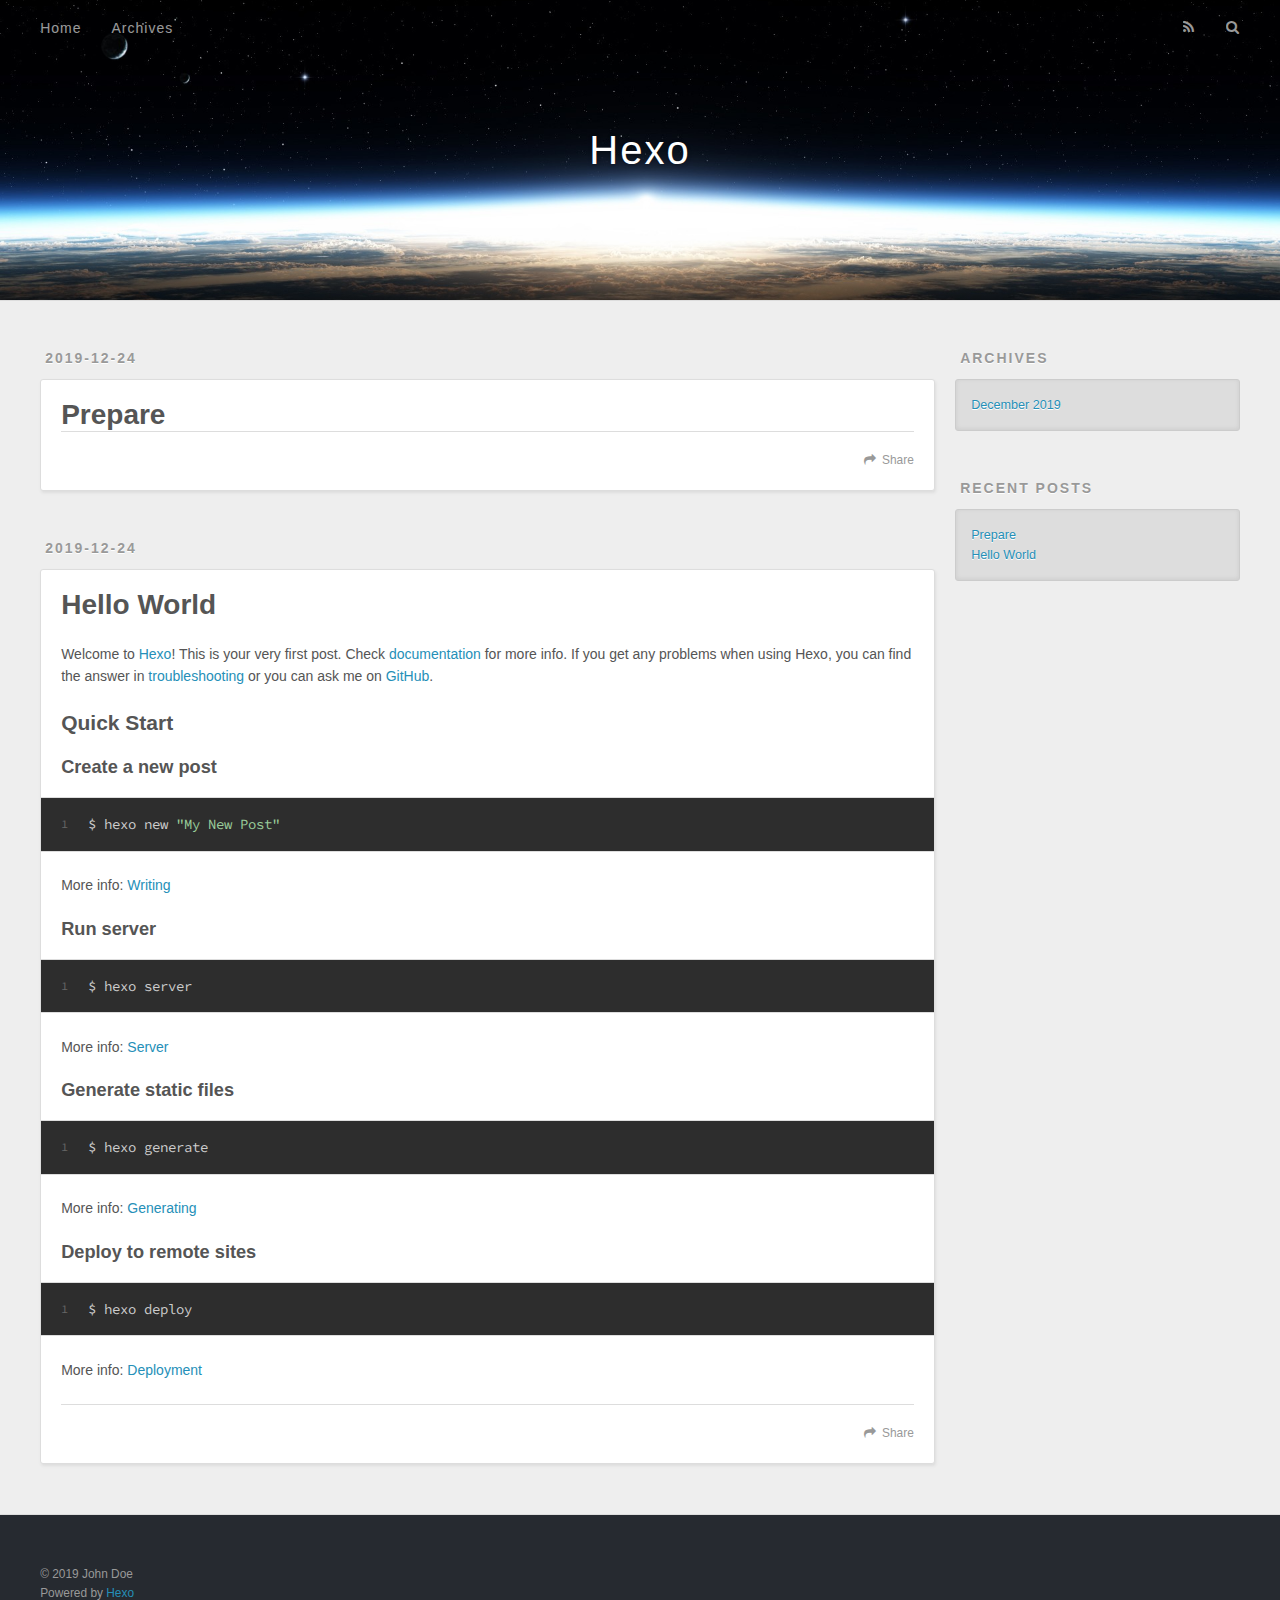
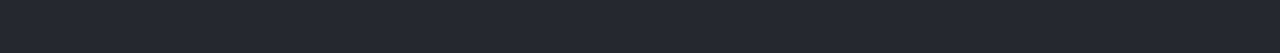
==== index.html @ 0537d3be "Site updated: 2019-12-24 15:01:29" ====
<!DOCTYPE html>
<html>
<head>
  <meta charset="utf-8">
  

  
  <title>Hexo</title>
  <meta name="viewport" content="width=device-width, initial-scale=1, maximum-scale=1">
  <meta property="og:type" content="website">
<meta property="og:title" content="Hexo">
<meta property="og:url" content="http://yoursite.com/index.html">
<meta property="og:site_name" content="Hexo">
<meta property="og:locale" content="en_US">
<meta property="article:author" content="John Doe">
<meta name="twitter:card" content="summary">
  
    <link rel="alternate" href="/atom.xml" title="Hexo" type="application/atom+xml">
  
  
    <link rel="icon" href="/favicon.png">
  
  
    <link href="//fonts.googleapis.com/css?family=Source+Code+Pro" rel="stylesheet" type="text/css">
  
  
<link rel="stylesheet" href="/css/style.css">

<meta name="generator" content="Hexo 4.2.0"></head>

<body>
  <div id="container">
    <div id="wrap">
      <header id="header">
  <div id="banner"></div>
  <div id="header-outer" class="outer">
    <div id="header-title" class="inner">
      <h1 id="logo-wrap">
        <a href="/" id="logo">Hexo</a>
      </h1>
      
    </div>
    <div id="header-inner" class="inner">
      <nav id="main-nav">
        <a id="main-nav-toggle" class="nav-icon"></a>
        
          <a class="main-nav-link" href="/">Home</a>
        
          <a class="main-nav-link" href="/archives">Archives</a>
        
      </nav>
      <nav id="sub-nav">
        
          <a id="nav-rss-link" class="nav-icon" href="/atom.xml" title="RSS Feed"></a>
        
        <a id="nav-search-btn" class="nav-icon" title="Search"></a>
      </nav>
      <div id="search-form-wrap">
        <form action="//google.com/search" method="get" accept-charset="UTF-8" class="search-form"><input type="search" name="q" class="search-form-input" placeholder="Search"><button type="submit" class="search-form-submit">&#xF002;</button><input type="hidden" name="sitesearch" value="http://yoursite.com"></form>
      </div>
    </div>
  </div>
</header>
      <div class="outer">
        <section id="main">
  
    <article id="post-Prepare" class="article article-type-post" itemscope itemprop="blogPost">
  <div class="article-meta">
    <a href="/2019/12/24/Prepare/" class="article-date">
  <time datetime="2019-12-24T06:58:38.000Z" itemprop="datePublished">2019-12-24</time>
</a>
    
  </div>
  <div class="article-inner">
    
    
      <header class="article-header">
        
  
    <h1 itemprop="name">
      <a class="article-title" href="/2019/12/24/Prepare/">Prepare</a>
    </h1>
  

      </header>
    
    <div class="article-entry" itemprop="articleBody">
      
        
      
    </div>
    <footer class="article-footer">
      <a data-url="http://yoursite.com/2019/12/24/Prepare/" data-id="ck4jitqk50000hkus4irs7nk4" class="article-share-link">Share</a>
      
      
    </footer>
  </div>
  
</article>


  
    <article id="post-hello-world" class="article article-type-post" itemscope itemprop="blogPost">
  <div class="article-meta">
    <a href="/2019/12/24/hello-world/" class="article-date">
  <time datetime="2019-12-24T03:48:42.279Z" itemprop="datePublished">2019-12-24</time>
</a>
    
  </div>
  <div class="article-inner">
    
    
      <header class="article-header">
        
  
    <h1 itemprop="name">
      <a class="article-title" href="/2019/12/24/hello-world/">Hello World</a>
    </h1>
  

      </header>
    
    <div class="article-entry" itemprop="articleBody">
      
        <p>Welcome to <a href="https://hexo.io/" target="_blank" rel="noopener">Hexo</a>! This is your very first post. Check <a href="https://hexo.io/docs/" target="_blank" rel="noopener">documentation</a> for more info. If you get any problems when using Hexo, you can find the answer in <a href="https://hexo.io/docs/troubleshooting.html" target="_blank" rel="noopener">troubleshooting</a> or you can ask me on <a href="https://github.com/hexojs/hexo/issues" target="_blank" rel="noopener">GitHub</a>.</p>
<h2 id="Quick-Start"><a href="#Quick-Start" class="headerlink" title="Quick Start"></a>Quick Start</h2><h3 id="Create-a-new-post"><a href="#Create-a-new-post" class="headerlink" title="Create a new post"></a>Create a new post</h3><figure class="highlight bash"><table><tr><td class="gutter"><pre><span class="line">1</span><br></pre></td><td class="code"><pre><span class="line">$ hexo new <span class="string">"My New Post"</span></span><br></pre></td></tr></table></figure>

<p>More info: <a href="https://hexo.io/docs/writing.html" target="_blank" rel="noopener">Writing</a></p>
<h3 id="Run-server"><a href="#Run-server" class="headerlink" title="Run server"></a>Run server</h3><figure class="highlight bash"><table><tr><td class="gutter"><pre><span class="line">1</span><br></pre></td><td class="code"><pre><span class="line">$ hexo server</span><br></pre></td></tr></table></figure>

<p>More info: <a href="https://hexo.io/docs/server.html" target="_blank" rel="noopener">Server</a></p>
<h3 id="Generate-static-files"><a href="#Generate-static-files" class="headerlink" title="Generate static files"></a>Generate static files</h3><figure class="highlight bash"><table><tr><td class="gutter"><pre><span class="line">1</span><br></pre></td><td class="code"><pre><span class="line">$ hexo generate</span><br></pre></td></tr></table></figure>

<p>More info: <a href="https://hexo.io/docs/generating.html" target="_blank" rel="noopener">Generating</a></p>
<h3 id="Deploy-to-remote-sites"><a href="#Deploy-to-remote-sites" class="headerlink" title="Deploy to remote sites"></a>Deploy to remote sites</h3><figure class="highlight bash"><table><tr><td class="gutter"><pre><span class="line">1</span><br></pre></td><td class="code"><pre><span class="line">$ hexo deploy</span><br></pre></td></tr></table></figure>

<p>More info: <a href="https://hexo.io/docs/one-command-deployment.html" target="_blank" rel="noopener">Deployment</a></p>

      
    </div>
    <footer class="article-footer">
      <a data-url="http://yoursite.com/2019/12/24/hello-world/" data-id="ck4jc08vv0000ssus4pohb0ht" class="article-share-link">Share</a>
      
      
    </footer>
  </div>
  
</article>


  


</section>
        
          <aside id="sidebar">
  
    

  
    

  
    
  
    
  <div class="widget-wrap">
    <h3 class="widget-title">Archives</h3>
    <div class="widget">
      <ul class="archive-list"><li class="archive-list-item"><a class="archive-list-link" href="/archives/2019/12/">December 2019</a></li></ul>
    </div>
  </div>


  
    
  <div class="widget-wrap">
    <h3 class="widget-title">Recent Posts</h3>
    <div class="widget">
      <ul>
        
          <li>
            <a href="/2019/12/24/Prepare/">Prepare</a>
          </li>
        
          <li>
            <a href="/2019/12/24/hello-world/">Hello World</a>
          </li>
        
      </ul>
    </div>
  </div>

  
</aside>
        
      </div>
      <footer id="footer">
  
  <div class="outer">
    <div id="footer-info" class="inner">
      &copy; 2019 John Doe<br>
      Powered by <a href="http://hexo.io/" target="_blank">Hexo</a>
    </div>
  </div>
</footer>
    </div>
    <nav id="mobile-nav">
  
    <a href="/" class="mobile-nav-link">Home</a>
  
    <a href="/archives" class="mobile-nav-link">Archives</a>
  
</nav>
    

<script src="//ajax.googleapis.com/ajax/libs/jquery/2.0.3/jquery.min.js"></script>


  
<link rel="stylesheet" href="/fancybox/jquery.fancybox.css">

  
<script src="/fancybox/jquery.fancybox.pack.js"></script>




<script src="/js/script.js"></script>




  </div>
</body>
</html>
---- css/style.css ----
body {
  width: 100%;
}
body:before,
body:after {
  content: "";
  display: table;
}
body:after {
  clear: both;
}
html,
body,
div,
span,
applet,
object,
iframe,
h1,
h2,
h3,
h4,
h5,
h6,
p,
blockquote,
pre,
a,
abbr,
acronym,
address,
big,
cite,
code,
del,
dfn,
em,
img,
ins,
kbd,
q,
s,
samp,
small,
strike,
strong,
sub,
sup,
tt,
var,
dl,
dt,
dd,
ol,
ul,
li,
fieldset,
form,
label,
legend,
table,
caption,
tbody,
tfoot,
thead,
tr,
th,
td {
  margin: 0;
  padding: 0;
  border: 0;
  outline: 0;
  font-weight: inherit;
  font-style: inherit;
  font-family: inherit;
  font-size: 100%;
  vertical-align: baseline;
}
body {
  line-height: 1;
  color: #000;
  background: #fff;
}
ol,
ul {
  list-style: none;
}
table {
  border-collapse: separate;
  border-spacing: 0;
  vertical-align: middle;
}
caption,
th,
td {
  text-align: left;
  font-weight: normal;
  vertical-align: middle;
}
a img {
  border: none;
}
input,
button {
  margin: 0;
  padding: 0;
}
input::-moz-focus-inner,
button::-moz-focus-inner {
  border: 0;
  padding: 0;
}
@font-face {
  font-family: FontAwesome;
  font-style: normal;
  font-weight: normal;
  src: url("fonts/fontawesome-webfont.eot?v=#4.0.3");
  src: url("fonts/fontawesome-webfont.eot?#iefix&v=#4.0.3") format("embedded-opentype"), url("fonts/fontawesome-webfont.woff?v=#4.0.3") format("woff"), url("fonts/fontawesome-webfont.ttf?v=#4.0.3") format("truetype"), url("fonts/fontawesome-webfont.svg#fontawesomeregular?v=#4.0.3") format("svg");
}
html,
body,
#container {
  height: 100%;
}
body {
  background: #eee;
  font: 14px -apple-system, BlinkMacSystemFont, "Segoe UI", "Roboto", "Oxygen", "Ubuntu", "Cantarell", "Fira Sans", "Droid Sans", "Helvetica Neue", sans-serif;
  -webkit-text-size-adjust: 100%;
}
.outer {
  max-width: 1220px;
  margin: 0 auto;
  padding: 0 20px;
}
.outer:before,
.outer:after {
  content: "";
  display: table;
}
.outer:after {
  clear: both;
}
.inner {
  display: inline;
  float: left;
  width: 98.33333333333333%;
  margin: 0 0.833333333333333%;
}
.left,
.alignleft {
  float: left;
}
.right,
.alignright {
  float: right;
}
.clear {
  clear: both;
}
#container {
  position: relative;
}
.mobile-nav-on {
  overflow: hidden;
}
#wrap {
  height: 100%;
  width: 100%;
  position: absolute;
  top: 0;
  left: 0;
  -webkit-transition: 0.2s ease-out;
  -moz-transition: 0.2s ease-out;
  -ms-transition: 0.2s ease-out;
  transition: 0.2s ease-out;
  z-index: 1;
  background: #eee;
}
.mobile-nav-on #wrap {
  left: 280px;
}
@media screen and (min-width: 768px) {
  #main {
    display: inline;
    float: left;
    width: 73.33333333333333%;
    margin: 0 0.833333333333333%;
  }
}
.article-date,
.article-category-link,
.archive-year,
.widget-title {
  text-decoration: none;
  text-transform: uppercase;
  letter-spacing: 2px;
  color: #999;
  margin-bottom: 1em;
  margin-left: 5px;
  line-height: 1em;
  text-shadow: 0 1px #fff;
  font-weight: bold;
}
.article-inner,
.archive-article-inner {
  background: #fff;
  -webkit-box-shadow: 1px 2px 3px #ddd;
  box-shadow: 1px 2px 3px #ddd;
  border: 1px solid #ddd;
  border-radius: 3px;
}
.article-entry h1,
.widget h1 {
  font-size: 2em;
}
.article-entry h2,
.widget h2 {
  font-size: 1.5em;
}
.article-entry h3,
.widget h3 {
  font-size: 1.3em;
}
.article-entry h4,
.widget h4 {
  font-size: 1.2em;
}
.article-entry h5,
.widget h5 {
  font-size: 1em;
}
.article-entry h6,
.widget h6 {
  font-size: 1em;
  color: #999;
}
.article-entry hr,
.widget hr {
  border: 1px dashed #ddd;
}
.article-entry strong,
.widget strong {
  font-weight: bold;
}
.article-entry em,
.widget em,
.article-entry cite,
.widget cite {
  font-style: italic;
}
.article-entry sup,
.widget sup,
.article-entry sub,
.widget sub {
  font-size: 0.75em;
  line-height: 0;
  position: relative;
  vertical-align: baseline;
}
.article-entry sup,
.widget sup {
  top: -0.5em;
}
.article-entry sub,
.widget sub {
  bottom: -0.2em;
}
.article-entry small,
.widget small {
  font-size: 0.85em;
}
.article-entry acronym,
.widget acronym,
.article-entry abbr,
.widget abbr {
  border-bottom: 1px dotted;
}
.article-entry ul,
.widget ul,
.article-entry ol,
.widget ol,
.article-entry dl,
.widget dl {
  margin: 0 20px;
  line-height: 1.6em;
}
.article-entry ul ul,
.widget ul ul,
.article-entry ol ul,
.widget ol ul,
.article-entry ul ol,
.widget ul ol,
.article-entry ol ol,
.widget ol ol {
  margin-top: 0;
  margin-bottom: 0;
}
.article-entry ul,
.widget ul {
  list-style: disc;
}
.article-entry ol,
.widget ol {
  list-style: decimal;
}
.article-entry dt,
.widget dt {
  font-weight: bold;
}
#header {
  height: 300px;
  position: relative;
  border-bottom: 1px solid #ddd;
}
#header:before,
#header:after {
  content: "";
  position: absolute;
  left: 0;
  right: 0;
  height: 40px;
}
#header:before {
  top: 0;
  background: -webkit-linear-gradient(rgba(0,0,0,0.2), transparent);
  background: -moz-linear-gradient(rgba(0,0,0,0.2), transparent);
  background: -ms-linear-gradient(rgba(0,0,0,0.2), transparent);
  background: linear-gradient(rgba(0,0,0,0.2), transparent);
}
#header:after {
  bottom: 0;
  background: -webkit-linear-gradient(transparent, rgba(0,0,0,0.2));
  background: -moz-linear-gradient(transparent, rgba(0,0,0,0.2));
  background: -ms-linear-gradient(transparent, rgba(0,0,0,0.2));
  background: linear-gradient(transparent, rgba(0,0,0,0.2));
}
#header-outer {
  height: 100%;
  position: relative;
}
#header-inner {
  position: relative;
  overflow: hidden;
}
#banner {
  position: absolute;
  top: 0;
  left: 0;
  width: 100%;
  height: 100%;
  background: url("images/banner.jpg") center #000;
  -webkit-background-size: cover;
  -moz-background-size: cover;
  background-size: cover;
  z-index: -1;
}
#header-title {
  text-align: center;
  height: 40px;
  position: absolute;
  top: 50%;
  left: 0;
  margin-top: -20px;
}
#logo,
#subtitle {
  text-decoration: none;
  color: #fff;
  font-weight: 300;
  text-shadow: 0 1px 4px rgba(0,0,0,0.3);
}
#logo {
  font-size: 40px;
  line-height: 40px;
  letter-spacing: 2px;
}
#subtitle {
  font-size: 16px;
  line-height: 16px;
  letter-spacing: 1px;
}
#subtitle-wrap {
  margin-top: 16px;
}
#main-nav {
  float: left;
  margin-left: -15px;
}
.nav-icon,
.main-nav-link {
  float: left;
  color: #fff;
  opacity: 0.6;
  text-decoration: none;
  text-shadow: 0 1px rgba(0,0,0,0.2);
  -webkit-transition: opacity 0.2s;
  -moz-transition: opacity 0.2s;
  -ms-transition: opacity 0.2s;
  transition: opacity 0.2s;
  display: block;
  padding: 20px 15px;
}
.nav-icon:hover,
.main-nav-link:hover {
  opacity: 1;
}
.nav-icon {
  font-family: FontAwesome;
  text-align: center;
  font-size: 14px;
  width: 14px;
  height: 14px;
  padding: 20px 15px;
  position: relative;
  cursor: pointer;
}
.main-nav-link {
  font-weight: 300;
  letter-spacing: 1px;
}
@media screen and (max-width: 479px) {
  .main-nav-link {
    display: none;
  }
}
#main-nav-toggle {
  display: none;
}
#main-nav-toggle:before {
  content: "\f0c9";
}
@media screen and (max-width: 479px) {
  #main-nav-toggle {
    display: block;
  }
}
#sub-nav {
  float: right;
  margin-right: -15px;
}
#nav-rss-link:before {
  content: "\f09e";
}
#nav-search-btn:before {
  content: "\f002";
}
#search-form-wrap {
  position: absolute;
  top: 15px;
  width: 150px;
  height: 30px;
  right: -150px;
  opacity: 0;
  -webkit-transition: 0.2s ease-out;
  -moz-transition: 0.2s ease-out;
  -ms-transition: 0.2s ease-out;
  transition: 0.2s ease-out;
}
#search-form-wrap.on {
  opacity: 1;
  right: 0;
}
@media screen and (max-width: 479px) {
  #search-form-wrap {
    width: 100%;
    right: -100%;
  }
}
.search-form {
  position: absolute;
  top: 0;
  left: 0;
  right: 0;
  background: #fff;
  padding: 5px 15px;
  border-radius: 15px;
  -webkit-box-shadow: 0 0 10px rgba(0,0,0,0.3);
  box-shadow: 0 0 10px rgba(0,0,0,0.3);
}
.search-form-input {
  border: none;
  background: none;
  color: #555;
  width: 100%;
  font: 13px -apple-system, BlinkMacSystemFont, "Segoe UI", "Roboto", "Oxygen", "Ubuntu", "Cantarell", "Fira Sans", "Droid Sans", "Helvetica Neue", sans-serif;
  outline: none;
}
.search-form-input::-webkit-search-results-decoration,
.search-form-input::-webkit-search-cancel-button {
  -webkit-appearance: none;
}
.search-form-submit {
  position: absolute;
  top: 50%;
  right: 10px;
  margin-top: -7px;
  font: 13px FontAwesome;
  border: none;
  background: none;
  color: #bbb;
  cursor: pointer;
}
.search-form-submit:hover,
.search-form-submit:focus {
  color: #777;
}
.article {
  margin: 50px 0;
}
.article-inner {
  overflow: hidden;
}
.article-meta:before,
.article-meta:after {
  content: "";
  display: table;
}
.article-meta:after {
  clear: both;
}
.article-date {
  float: left;
}
.article-category {
  float: left;
  line-height: 1em;
  color: #ccc;
  text-shadow: 0 1px #fff;
  margin-left: 8px;
}
.article-category:before {
  content: "\2022";
}
.article-category-link {
  margin: 0 12px 1em;
}
.article-header {
  padding: 20px 20px 0;
}
.article-title {
  text-decoration: none;
  font-size: 2em;
  font-weight: bold;
  color: #555;
  line-height: 1.1em;
  -webkit-transition: color 0.2s;
  -moz-transition: color 0.2s;
  -ms-transition: color 0.2s;
  transition: color 0.2s;
}
a.article-title:hover {
  color: #258fb8;
}
.article-entry {
  color: #555;
  padding: 0 20px;
}
.article-entry:before,
.article-entry:after {
  content: "";
  display: table;
}
.article-entry:after {
  clear: both;
}
.article-entry p,
.article-entry table {
  line-height: 1.6em;
  margin: 1.6em 0;
}
.article-entry h1,
.article-entry h2,
.article-entry h3,
.article-entry h4,
.article-entry h5,
.article-entry h6 {
  font-weight: bold;
}
.article-entry h1,
.article-entry h2,
.article-entry h3,
.article-entry h4,
.article-entry h5,
.article-entry h6 {
  line-height: 1.1em;
  margin: 1.1em 0;
}
.article-entry a {
  color: #258fb8;
  text-decoration: none;
}
.article-entry a:hover {
  text-decoration: underline;
}
.article-entry ul,
.article-entry ol,
.article-entry dl {
  margin-top: 1.6em;
  margin-bottom: 1.6em;
}
.article-entry img,
.article-entry video {
  max-width: 100%;
  height: auto;
  display: block;
  margin: auto;
}
.article-entry iframe {
  border: none;
}
.article-entry table {
  width: 100%;
  border-collapse: collapse;
  border-spacing: 0;
}
.article-entry th {
  font-weight: bold;
  border-bottom: 3px solid #ddd;
  padding-bottom: 0.5em;
}
.article-entry td {
  border-bottom: 1px solid #ddd;
  padding: 10px 0;
}
.article-entry blockquote {
  font-family: Georgia, "Times New Roman", serif;
  font-size: 1.4em;
  margin: 1.6em 20px;
  text-align: center;
}
.article-entry blockquote footer {
  font-size: 14px;
  margin: 1.6em 0;
  font-family: -apple-system, BlinkMacSystemFont, "Segoe UI", "Roboto", "Oxygen", "Ubuntu", "Cantarell", "Fira Sans", "Droid Sans", "Helvetica Neue", sans-serif;
}
.article-entry blockquote footer cite:before {
  content: "—";
  padding: 0 0.5em;
}
.article-entry .pullquote {
  text-align: left;
  width: 45%;
  margin: 0;
}
.article-entry .pullquote.left {
  margin-left: 0.5em;
  margin-right: 1em;
}
.article-entry .pullquote.right {
  margin-right: 0.5em;
  margin-left: 1em;
}
.article-entry .caption {
  color: #999;
  display: block;
  font-size: 0.9em;
  margin-top: 0.5em;
  position: relative;
  text-align: center;
}
.article-entry .video-container {
  position: relative;
  padding-top: 56.25%;
  height: 0;
  overflow: hidden;
}
.article-entry .video-container iframe,
.article-entry .video-container object,
.article-entry .video-container embed {
  position: absolute;
  top: 0;
  left: 0;
  width: 100%;
  height: 100%;
  margin-top: 0;
}
.article-more-link a {
  display: inline-block;
  line-height: 1em;
  padding: 6px 15px;
  border-radius: 15px;
  background: #eee;
  color: #999;
  text-shadow: 0 1px #fff;
  text-decoration: none;
}
.article-more-link a:hover {
  background: #258fb8;
  color: #fff;
  text-decoration: none;
  text-shadow: 0 1px #1e7293;
}
.article-footer {
  font-size: 0.85em;
  line-height: 1.6em;
  border-top: 1px solid #ddd;
  padding-top: 1.6em;
  margin: 0 20px 20px;
}
.article-footer:before,
.article-footer:after {
  content: "";
  display: table;
}
.article-footer:after {
  clear: both;
}
.article-footer a {
  color: #999;
  text-decoration: none;
}
.article-footer a:hover {
  color: #555;
}
.article-tag-list-item {
  float: left;
  margin-right: 10px;
}
.article-tag-list-link:before {
  content: "#";
}
.article-comment-link {
  float: right;
}
.article-comment-link:before {
  content: "\f075";
  font-family: FontAwesome;
  padding-right: 8px;
}
.article-share-link {
  cursor: pointer;
  float: right;
  margin-left: 20px;
}
.article-share-link:before {
  content: "\f064";
  font-family: FontAwesome;
  padding-right: 6px;
}
#article-nav {
  position: relative;
}
#article-nav:before,
#article-nav:after {
  content: "";
  display: table;
}
#article-nav:after {
  clear: both;
}
@media screen and (min-width: 768px) {
  #article-nav {
    margin: 50px 0;
  }
  #article-nav:before {
    width: 8px;
    height: 8px;
    position: absolute;
    top: 50%;
    left: 50%;
    margin-top: -4px;
    margin-left: -4px;
    content: "";
    border-radius: 50%;
    background: #ddd;
    -webkit-box-shadow: 0 1px 2px #fff;
    box-shadow: 0 1px 2px #fff;
  }
}
.article-nav-link-wrap {
  text-decoration: none;
  text-shadow: 0 1px #fff;
  color: #999;
  -webkit-box-sizing: border-box;
  -moz-box-sizing: border-box;
  box-sizing: border-box;
  margin-top: 50px;
  text-align: center;
  display: block;
}
.article-nav-link-wrap:hover {
  color: #555;
}
@media screen and (min-width: 768px) {
  .article-nav-link-wrap {
    width: 50%;
    margin-top: 0;
  }
}
@media screen and (min-width: 768px) {
  #article-nav-newer {
    float: left;
    text-align: right;
    padding-right: 20px;
  }
}
@media screen and (min-width: 768px) {
  #article-nav-older {
    float: right;
    text-align: left;
    padding-left: 20px;
  }
}
.article-nav-caption {
  text-transform: uppercase;
  letter-spacing: 2px;
  color: #ddd;
  line-height: 1em;
  font-weight: bold;
}
#article-nav-newer .article-nav-caption {
  margin-right: -2px;
}
.article-nav-title {
  font-size: 0.85em;
  line-height: 1.6em;
  margin-top: 0.5em;
}
.article-share-box {
  position: absolute;
  display: none;
  background: #fff;
  -webkit-box-shadow: 1px 2px 10px rgba(0,0,0,0.2);
  box-shadow: 1px 2px 10px rgba(0,0,0,0.2);
  border-radius: 3px;
  margin-left: -145px;
  overflow: hidden;
  z-index: 1;
}
.article-share-box.on {
  display: block;
}
.article-share-input {
  width: 100%;
  background: none;
  -webkit-box-sizing: border-box;
  -moz-box-sizing: border-box;
  box-sizing: border-box;
  font: 14px -apple-system, BlinkMacSystemFont, "Segoe UI", "Roboto", "Oxygen", "Ubuntu", "Cantarell", "Fira Sans", "Droid Sans", "Helvetica Neue", sans-serif;
  padding: 0 15px;
  color: #555;
  outline: none;
  border: 1px solid #ddd;
  border-radius: 3px 3px 0 0;
  height: 36px;
  line-height: 36px;
}
.article-share-links {
  background: #eee;
}
.article-share-links:before,
.article-share-links:after {
  content: "";
  display: table;
}
.article-share-links:after {
  clear: both;
}
.article-share-twitter,
.article-share-facebook,
.article-share-pinterest,
.article-share-google {
  width: 50px;
  height: 36px;
  display: block;
  float: left;
  position: relative;
  color: #999;
  text-shadow: 0 1px #fff;
}
.article-share-twitter:before,
.article-share-facebook:before,
.article-share-pinterest:before,
.article-share-google:before {
  font-size: 20px;
  font-family: FontAwesome;
  width: 20px;
  height: 20px;
  position: absolute;
  top: 50%;
  left: 50%;
  margin-top: -10px;
  margin-left: -10px;
  text-align: center;
}
.article-share-twitter:hover,
.article-share-facebook:hover,
.article-share-pinterest:hover,
.article-share-google:hover {
  color: #fff;
}
.article-share-twitter:before {
  content: "\f099";
}
.article-share-twitter:hover {
  background: #00aced;
  text-shadow: 0 1px #008abe;
}
.article-share-facebook:before {
  content: "\f09a";
}
.article-share-facebook:hover {
  background: #3b5998;
  text-shadow: 0 1px #2f477a;
}
.article-share-pinterest:before {
  content: "\f0d2";
}
.article-share-pinterest:hover {
  background: #cb2027;
  text-shadow: 0 1px #a21a1f;
}
.article-share-google:before {
  content: "\f0d5";
}
.article-share-google:hover {
  background: #dd4b39;
  text-shadow: 0 1px #be3221;
}
.article-gallery {
  background: #000;
  position: relative;
}
.article-gallery-photos {
  position: relative;
  overflow: hidden;
}
.article-gallery-img {
  display: none;
  max-width: 100%;
}
.article-gallery-img:first-child {
  display: block;
}
.article-gallery-img.loaded {
  position: absolute;
  display: block;
}
.article-gallery-img img {
  display: block;
  max-width: 100%;
  margin: 0 auto;
}
#comments {
  background: #fff;
  -webkit-box-shadow: 1px 2px 3px #ddd;
  box-shadow: 1px 2px 3px #ddd;
  padding: 20px;
  border: 1px solid #ddd;
  border-radius: 3px;
  margin: 50px 0;
}
#comments a {
  color: #258fb8;
}
.archives-wrap {
  margin: 50px 0;
}
.archives:before,
.archives:after {
  content: "";
  display: table;
}
.archives:after {
  clear: both;
}
.archive-year-wrap {
  margin-bottom: 1em;
}
.archives {
  -webkit-column-gap: 10px;
  -moz-column-gap: 10px;
  column-gap: 10px;
}
@media screen and (min-width: 480px) and (max-width: 767px) {
  .archives {
    -webkit-column-count: 2;
    -moz-column-count: 2;
    column-count: 2;
  }
}
@media screen and (min-width: 768px) {
  .archives {
    -webkit-column-count: 3;
    -moz-column-count: 3;
    column-count: 3;
  }
}
.archive-article {
  -webkit-column-break-inside: avoid;
  page-break-inside: avoid;
  overflow: hidden;
  break-inside: avoid-column;
}
.archive-article-inner {
  padding: 10px;
  margin-bottom: 15px;
}
.archive-article-title {
  text-decoration: none;
  font-weight: bold;
  color: #555;
  -webkit-transition: color 0.2s;
  -moz-transition: color 0.2s;
  -ms-transition: color 0.2s;
  transition: color 0.2s;
  line-height: 1.6em;
}
.archive-article-title:hover {
  color: #258fb8;
}
.archive-article-footer {
  margin-top: 1em;
}
.archive-article-date {
  color: #999;
  text-decoration: none;
  font-size: 0.85em;
  line-height: 1em;
  margin-bottom: 0.5em;
  display: block;
}
#page-nav {
  margin: 50px auto;
  background: #fff;
  -webkit-box-shadow: 1px 2px 3px #ddd;
  box-shadow: 1px 2px 3px #ddd;
  border: 1px solid #ddd;
  border-radius: 3px;
  text-align: center;
  color: #999;
  overflow: hidden;
}
#page-nav:before,
#page-nav:after {
  content: "";
  display: table;
}
#page-nav:after {
  clear: both;
}
#page-nav a,
#page-nav span {
  padding: 10px 20px;
  line-height: 1;
  height: 2ex;
}
#page-nav a {
  color: #999;
  text-decoration: none;
}
#page-nav a:hover {
  background: #999;
  color: #fff;
}
#page-nav .prev {
  float: left;
}
#page-nav .next {
  float: right;
}
#page-nav .page-number {
  display: inline-block;
}
@media screen and (max-width: 479px) {
  #page-nav .page-number {
    display: none;
  }
}
#page-nav .current {
  color: #555;
  font-weight: bold;
}
#page-nav .space {
  color: #ddd;
}
#footer {
  background: #262a30;
  padding: 50px 0;
  border-top: 1px solid #ddd;
  color: #999;
}
#footer a {
  color: #258fb8;
  text-decoration: none;
}
#footer a:hover {
  text-decoration: underline;
}
#footer-info {
  line-height: 1.6em;
  font-size: 0.85em;
}
.article-entry pre,
.article-entry .highlight {
  background: #2d2d2d;
  margin: 0 -20px;
  padding: 15px 20px;
  border-style: solid;
  border-color: #ddd;
  border-width: 1px 0;
  overflow: auto;
  color: #ccc;
  line-height: 22.400000000000002px;
}
.article-entry .highlight .gutter pre,
.article-entry .gist .gist-file .gist-data .line-numbers {
  color: #666;
  font-size: 0.85em;
}
.article-entry pre,
.article-entry code {
  font-family: "Source Code Pro", Consolas, Monaco, Menlo, Consolas, monospace;
}
.article-entry code {
  background: #eee;
  text-shadow: 0 1px #fff;
  padding: 0 0.3em;
}
.article-entry pre code {
  background: none;
  text-shadow: none;
  padding: 0;
}
.article-entry .highlight pre {
  border: none;
  margin: 0;
  padding: 0;
}
.article-entry .highlight table {
  margin: 0;
  width: auto;
}
.article-entry .highlight td {
  border: none;
  padding: 0;
}
.article-entry .highlight figcaption {
  font-size: 0.85em;
  color: #999;
  line-height: 1em;
  margin-bottom: 1em;
}
.article-entry .highlight figcaption:before,
.article-entry .highlight figcaption:after {
  content: "";
  display: table;
}
.article-entry .highlight figcaption:after {
  clear: both;
}
.article-entry .highlight figcaption a {
  float: right;
}
.article-entry .highlight .gutter pre {
  text-align: right;
  padding-right: 20px;
}
.article-entry .highlight .line {
  height: 22.400000000000002px;
}
.article-entry .highlight .line.marked {
  background: #515151;
}
.article-entry .gist {
  margin: 0 -20px;
  border-style: solid;
  border-color: #ddd;
  border-width: 1px 0;
  background: #2d2d2d;
  padding: 15px 20px 15px 0;
}
.article-entry .gist .gist-file {
  border: none;
  font-family: "Source Code Pro", Consolas, Monaco, Menlo, Consolas, monospace;
  margin: 0;
}
.article-entry .gist .gist-file .gist-data {
  background: none;
  border: none;
}
.article-entry .gist .gist-file .gist-data .line-numbers {
  background: none;
  border: none;
  padding: 0 20px 0 0;
}
.article-entry .gist .gist-file .gist-data .line-data {
  padding: 0 !important;
}
.article-entry .gist .gist-file .highlight {
  margin: 0;
  padding: 0;
  border: none;
}
.article-entry .gist .gist-file .gist-meta {
  background: #2d2d2d;
  color: #999;
  font: 0.85em -apple-system, BlinkMacSystemFont, "Segoe UI", "Roboto", "Oxygen", "Ubuntu", "Cantarell", "Fira Sans", "Droid Sans", "Helvetica Neue", sans-serif;
  text-shadow: 0 0;
  padding: 0;
  margin-top: 1em;
  margin-left: 20px;
}
.article-entry .gist .gist-file .gist-meta a {
  color: #258fb8;
  font-weight: normal;
}
.article-entry .gist .gist-file .gist-meta a:hover {
  text-decoration: underline;
}
pre .comment,
pre .title {
  color: #999;
}
pre .variable,
pre .attribute,
pre .tag,
pre .regexp,
pre .ruby .constant,
pre .xml .tag .title,
pre .xml .pi,
pre .xml .doctype,
pre .html .doctype,
pre .css .id,
pre .css .class,
pre .css .pseudo {
  color: #f2777a;
}
pre .number,
pre .preprocessor,
pre .built_in,
pre .literal,
pre .params,
pre .constant {
  color: #f99157;
}
pre .class,
pre .ruby .class .title,
pre .css .rules .attribute {
  color: #9c9;
}
pre .string,
pre .value,
pre .inheritance,
pre .header,
pre .ruby .symbol,
pre .xml .cdata {
  color: #9c9;
}
pre .css .hexcolor {
  color: #6cc;
}
pre .function,
pre .python .decorator,
pre .python .title,
pre .ruby .function .title,
pre .ruby .title .keyword,
pre .perl .sub,
pre .javascript .title,
pre .coffeescript .title {
  color: #69c;
}
pre .keyword,
pre .javascript .function {
  color: #c9c;
}
@media screen and (max-width: 479px) {
  #mobile-nav {
    position: absolute;
    top: 0;
    left: 0;
    width: 280px;
    height: 100%;
    background: #191919;
    border-right: 1px solid #fff;
  }
}
@media screen and (max-width: 479px) {
  .mobile-nav-link {
    display: block;
    color: #999;
    text-decoration: none;
    padding: 15px 20px;
    font-weight: bold;
  }
  .mobile-nav-link:hover {
    color: #fff;
  }
}
@media screen and (min-width: 768px) {
  #sidebar {
    display: inline;
    float: left;
    width: 23.333333333333332%;
    margin: 0 0.833333333333333%;
  }
}
.widget-wrap {
  margin: 50px 0;
}
.widget {
  color: #777;
  text-shadow: 0 1px #fff;
  background: #ddd;
  -webkit-box-shadow: 0 -1px 4px #ccc inset;
  box-shadow: 0 -1px 4px #ccc inset;
  border: 1px solid #ccc;
  padding: 15px;
  border-radius: 3px;
}
.widget a {
  color: #258fb8;
  text-decoration: none;
}
.widget a:hover {
  text-decoration: underline;
}
.widget ul ul,
.widget ol ul,
.widget dl ul,
.widget ul ol,
.widget ol ol,
.widget dl ol,
.widget ul dl,
.widget ol dl,
.widget dl dl {
  margin-left: 15px;
  list-style: disc;
}
.widget {
  line-height: 1.6em;
  word-wrap: break-word;
  font-size: 0.9em;
}
.widget ul,
.widget ol {
  list-style: none;
  margin: 0;
}
.widget ul ul,
.widget ol ul,
.widget ul ol,
.widget ol ol {
  margin: 0 20px;
}
.widget ul ul,
.widget ol ul {
  list-style: disc;
}
.widget ul ol,
.widget ol ol {
  list-style: decimal;
}
.category-list-count,
.tag-list-count,
.archive-list-count {
  padding-left: 5px;
  color: #999;
  font-size: 0.85em;
}
.category-list-count:before,
.tag-list-count:before,
.archive-list-count:before {
  content: "(";
}
.category-list-count:after,
.tag-list-count:after,
.archive-list-count:after {
  content: ")";
}
.tagcloud a {
  margin-right: 5px;
  display: inline-block;
}
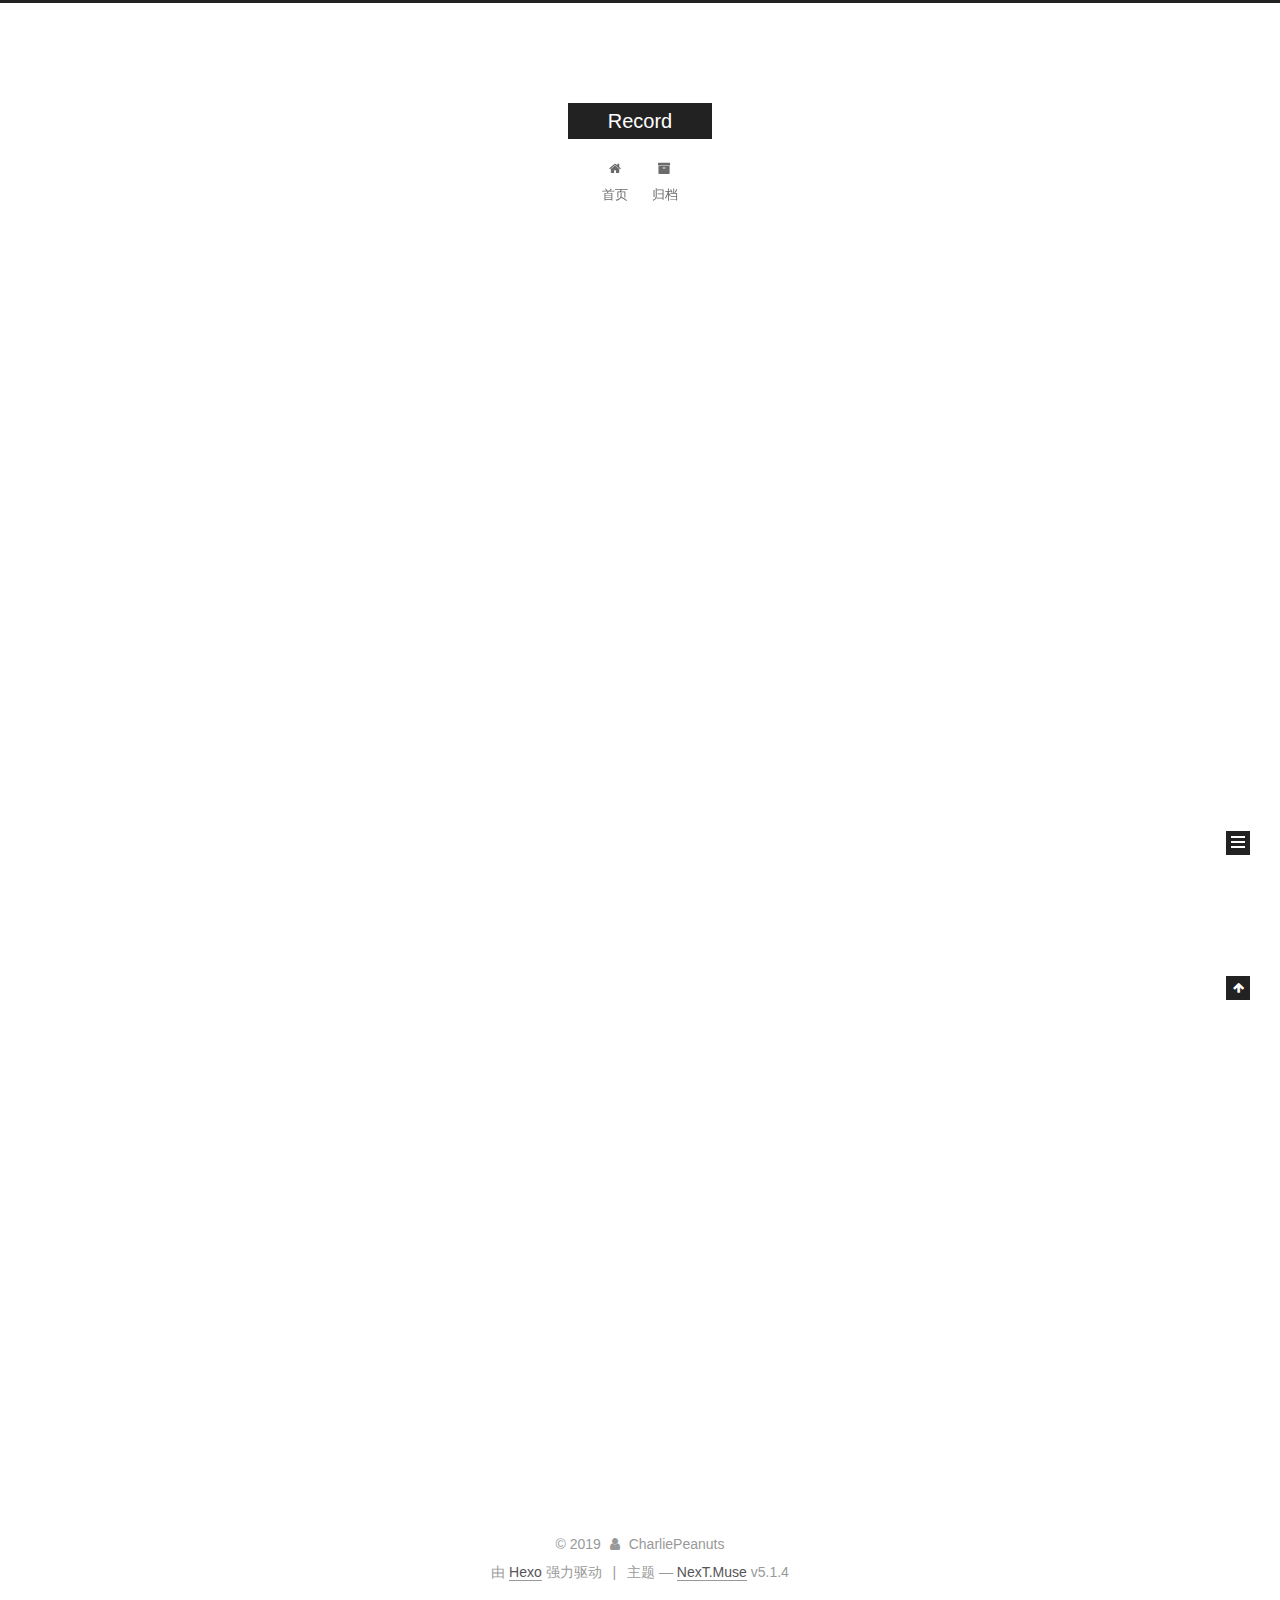
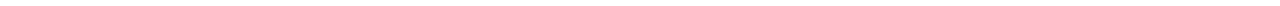
==== commit b970c9e2: "Site updated: 2019-12-24 15:38:21" ====
--- a/index.html
+++ b/index.html
@@ -1,236 +1,738 @@
 <!DOCTYPE html>
-<html>
+
+
+
+  
+
+
+<html class="theme-next muse use-motion" lang="zh-Hans">
 <head>
-  <meta charset="utf-8">
-  
-
-  
-  <title>Hexo</title>
-  <meta name="viewport" content="width=device-width, initial-scale=1, maximum-scale=1">
-  <meta property="og:type" content="website">
-<meta property="og:title" content="Hexo">
+  <meta charset="UTF-8"/>
+<meta http-equiv="X-UA-Compatible" content="IE=edge" />
+<meta name="viewport" content="width=device-width, initial-scale=1, maximum-scale=1"/>
+<meta name="theme-color" content="#222">
+
+
+
+
+
+
+
+
+
+<meta http-equiv="Cache-Control" content="no-transform" />
+<meta http-equiv="Cache-Control" content="no-siteapp" />
+
+
+
+
+
+
+
+
+
+
+
+
+
+
+
+
+  
+  
+  <link href="/lib/fancybox/source/jquery.fancybox.css?v=2.1.5" rel="stylesheet" type="text/css" />
+
+
+
+
+
+
+
+<link href="/lib/font-awesome/css/font-awesome.min.css?v=4.6.2" rel="stylesheet" type="text/css" />
+
+<link href="/css/main.css?v=5.1.4" rel="stylesheet" type="text/css" />
+
+
+  <link rel="apple-touch-icon" sizes="180x180" href="/images/apple-touch-icon-next.png?v=5.1.4">
+
+
+  <link rel="icon" type="image/png" sizes="32x32" href="/images/favicon-32x32-next.png?v=5.1.4">
+
+
+  <link rel="icon" type="image/png" sizes="16x16" href="/images/favicon-16x16-next.png?v=5.1.4">
+
+
+  <link rel="mask-icon" href="/images/logo.svg?v=5.1.4" color="#222">
+
+
+
+
+
+  <meta name="keywords" content="Hexo, NexT" />
+
+
+
+
+
+
+
+
+
+
+<meta property="og:type" content="website">
+<meta property="og:title" content="Record">
 <meta property="og:url" content="http://yoursite.com/index.html">
-<meta property="og:site_name" content="Hexo">
-<meta property="og:locale" content="en_US">
-<meta property="article:author" content="John Doe">
+<meta property="og:site_name" content="Record">
+<meta property="article:author" content="CharliePeanuts">
 <meta name="twitter:card" content="summary">
-  
-    <link rel="alternate" href="/atom.xml" title="Hexo" type="application/atom+xml">
-  
-  
-    <link rel="icon" href="/favicon.png">
-  
-  
-    <link href="//fonts.googleapis.com/css?family=Source+Code+Pro" rel="stylesheet" type="text/css">
-  
-  
-<link rel="stylesheet" href="/css/style.css">
+
+
+
+<script type="text/javascript" id="hexo.configurations">
+  var NexT = window.NexT || {};
+  var CONFIG = {
+    root: '/',
+    scheme: 'Muse',
+    version: '5.1.4',
+    sidebar: {"position":"left","display":"post","offset":12,"b2t":false,"scrollpercent":false,"onmobile":false},
+    fancybox: true,
+    tabs: true,
+    motion: {"enable":true,"async":false,"transition":{"post_block":"fadeIn","post_header":"slideDownIn","post_body":"slideDownIn","coll_header":"slideLeftIn","sidebar":"slideUpIn"}},
+    duoshuo: {
+      userId: '0',
+      author: '博主'
+    },
+    algolia: {
+      applicationID: '',
+      apiKey: '',
+      indexName: '',
+      hits: {"per_page":10},
+      labels: {"input_placeholder":"Search for Posts","hits_empty":"We didn't find any results for the search: ${query}","hits_stats":"${hits} results found in ${time} ms"}
+    }
+  };
+</script>
+
+
+
+  <link rel="canonical" href="http://yoursite.com/"/>
+
+
+
+
+
+  <title>Record</title>
+  
+
+
+
+
+
+
+
 
 <meta name="generator" content="Hexo 4.2.0"></head>
 
-<body>
-  <div id="container">
-    <div id="wrap">
-      <header id="header">
-  <div id="banner"></div>
-  <div id="header-outer" class="outer">
-    <div id="header-title" class="inner">
-      <h1 id="logo-wrap">
-        <a href="/" id="logo">Hexo</a>
-      </h1>
-      
+<body itemscope itemtype="http://schema.org/WebPage" lang="zh-Hans">
+
+  
+  
+    
+  
+
+  <div class="container sidebar-position-left 
+  page-home">
+    <div class="headband"></div>
+
+    <header id="header" class="header" itemscope itemtype="http://schema.org/WPHeader">
+      <div class="header-inner"><div class="site-brand-wrapper">
+  <div class="site-meta ">
+    
+
+    <div class="custom-logo-site-title">
+      <a href="/"  class="brand" rel="start">
+        <span class="logo-line-before"><i></i></span>
+        <span class="site-title">Record</span>
+        <span class="logo-line-after"><i></i></span>
+      </a>
     </div>
-    <div id="header-inner" class="inner">
-      <nav id="main-nav">
-        <a id="main-nav-toggle" class="nav-icon"></a>
-        
-          <a class="main-nav-link" href="/">Home</a>
-        
-          <a class="main-nav-link" href="/archives">Archives</a>
-        
-      </nav>
-      <nav id="sub-nav">
-        
-          <a id="nav-rss-link" class="nav-icon" href="/atom.xml" title="RSS Feed"></a>
-        
-        <a id="nav-search-btn" class="nav-icon" title="Search"></a>
-      </nav>
-      <div id="search-form-wrap">
-        <form action="//google.com/search" method="get" accept-charset="UTF-8" class="search-form"><input type="search" name="q" class="search-form-input" placeholder="Search"><button type="submit" class="search-form-submit">&#xF002;</button><input type="hidden" name="sitesearch" value="http://yoursite.com"></form>
-      </div>
+      
+        <p class="site-subtitle"></p>
+      
+  </div>
+
+  <div class="site-nav-toggle">
+    <button>
+      <span class="btn-bar"></span>
+      <span class="btn-bar"></span>
+      <span class="btn-bar"></span>
+    </button>
+  </div>
+</div>
+
+<nav class="site-nav">
+  
+
+  
+    <ul id="menu" class="menu">
+      
+        
+        <li class="menu-item menu-item-home">
+          <a href="/%20" rel="section">
+            
+              <i class="menu-item-icon fa fa-fw fa-home"></i> <br />
+            
+            首页
+          </a>
+        </li>
+      
+        
+        <li class="menu-item menu-item-archives">
+          <a href="/archives/%20" rel="section">
+            
+              <i class="menu-item-icon fa fa-fw fa-archive"></i> <br />
+            
+            归档
+          </a>
+        </li>
+      
+
+      
+    </ul>
+  
+
+  
+</nav>
+
+
+
+ </div>
+    </header>
+
+    <main id="main" class="main">
+      <div class="main-inner">
+        <div class="content-wrap">
+          <div id="content" class="content">
+            
+  <section id="posts" class="posts-expand">
+    
+      
+
+  
+
+  
+  
+  
+
+  <article class="post post-type-normal" itemscope itemtype="http://schema.org/Article">
+  
+  
+  
+  <div class="post-block">
+    <link itemprop="mainEntityOfPage" href="http://yoursite.com/2019/12/24/Prepare/">
+
+    <span hidden itemprop="author" itemscope itemtype="http://schema.org/Person">
+      <meta itemprop="name" content="CharliePeanuts">
+      <meta itemprop="description" content="">
+      <meta itemprop="image" content="/images/avatar.gif">
+    </span>
+
+    <span hidden itemprop="publisher" itemscope itemtype="http://schema.org/Organization">
+      <meta itemprop="name" content="Record">
+    </span>
+
+    
+      <header class="post-header">
+
+        
+        
+          <h1 class="post-title" itemprop="name headline">
+                
+                <a class="post-title-link" href="/2019/12/24/Prepare/" itemprop="url">Prepare</a></h1>
+        
+
+        <div class="post-meta">
+          <span class="post-time">
+            
+              <span class="post-meta-item-icon">
+                <i class="fa fa-calendar-o"></i>
+              </span>
+              
+                <span class="post-meta-item-text">发表于</span>
+              
+              <time title="创建于" itemprop="dateCreated datePublished" datetime="2019-12-24T14:58:38+08:00">
+                2019-12-24
+              </time>
+            
+
+            
+
+            
+          </span>
+
+          
+
+          
+            
+          
+
+          
+          
+
+          
+
+          
+
+          
+
+        </div>
+      </header>
+    
+
+    
+    
+    
+    <div class="post-body" itemprop="articleBody">
+
+      
+      
+
+      
+        
+          
+            
+          
+        
+      
+    </div>
+    
+    
+    
+
+    
+
+    
+
+    
+
+    <footer class="post-footer">
+      
+
+      
+
+      
+
+      
+      
+        <div class="post-eof"></div>
+      
+    </footer>
+  </div>
+  
+  
+  
+  </article>
+
+
+    
+      
+
+  
+
+  
+  
+  
+
+  <article class="post post-type-normal" itemscope itemtype="http://schema.org/Article">
+  
+  
+  
+  <div class="post-block">
+    <link itemprop="mainEntityOfPage" href="http://yoursite.com/2019/12/24/hello-world/">
+
+    <span hidden itemprop="author" itemscope itemtype="http://schema.org/Person">
+      <meta itemprop="name" content="CharliePeanuts">
+      <meta itemprop="description" content="">
+      <meta itemprop="image" content="/images/avatar.gif">
+    </span>
+
+    <span hidden itemprop="publisher" itemscope itemtype="http://schema.org/Organization">
+      <meta itemprop="name" content="Record">
+    </span>
+
+    
+      <header class="post-header">
+
+        
+        
+          <h1 class="post-title" itemprop="name headline">
+                
+                <a class="post-title-link" href="/2019/12/24/hello-world/" itemprop="url">Hello World</a></h1>
+        
+
+        <div class="post-meta">
+          <span class="post-time">
+            
+              <span class="post-meta-item-icon">
+                <i class="fa fa-calendar-o"></i>
+              </span>
+              
+                <span class="post-meta-item-text">发表于</span>
+              
+              <time title="创建于" itemprop="dateCreated datePublished" datetime="2019-12-24T11:48:42+08:00">
+                2019-12-24
+              </time>
+            
+
+            
+
+            
+          </span>
+
+          
+
+          
+            
+          
+
+          
+          
+
+          
+
+          
+
+          
+
+        </div>
+      </header>
+    
+
+    
+    
+    
+    <div class="post-body" itemprop="articleBody">
+
+      
+      
+
+      
+        
+          
+            <p>Welcome to <a href="https://hexo.io/" target="_blank" rel="noopener">Hexo</a>! This is your very first post. Check <a href="https://hexo.io/docs/" target="_blank" rel="noopener">documentation</a> for more info. If you get any problems when using Hexo, you can find the answer in <a href="https://hexo.io/docs/troubleshooting.html" target="_blank" rel="noopener">troubleshooting</a> or you can ask me on <a href="https://github.com/hexojs/hexo/issues" target="_blank" rel="noopener">GitHub</a>.</p>
+<h2 id="Quick-Start"><a href="#Quick-Start" class="headerlink" title="Quick Start"></a>Quick Start</h2><h3 id="Create-a-new-post"><a href="#Create-a-new-post" class="headerlink" title="Create a new post"></a>Create a new post</h3><figure class="highlight bash"><table><tr><td class="gutter"><pre><span class="line">1</span><br></pre></td><td class="code"><pre><span class="line">$ hexo new <span class="string">"My New Post"</span></span><br></pre></td></tr></table></figure>
+
+<p>More info: <a href="https://hexo.io/docs/writing.html" target="_blank" rel="noopener">Writing</a></p>
+<h3 id="Run-server"><a href="#Run-server" class="headerlink" title="Run server"></a>Run server</h3><figure class="highlight bash"><table><tr><td class="gutter"><pre><span class="line">1</span><br></pre></td><td class="code"><pre><span class="line">$ hexo server</span><br></pre></td></tr></table></figure>
+
+<p>More info: <a href="https://hexo.io/docs/server.html" target="_blank" rel="noopener">Server</a></p>
+<h3 id="Generate-static-files"><a href="#Generate-static-files" class="headerlink" title="Generate static files"></a>Generate static files</h3><figure class="highlight bash"><table><tr><td class="gutter"><pre><span class="line">1</span><br></pre></td><td class="code"><pre><span class="line">$ hexo generate</span><br></pre></td></tr></table></figure>
+
+<p>More info: <a href="https://hexo.io/docs/generating.html" target="_blank" rel="noopener">Generating</a></p>
+<h3 id="Deploy-to-remote-sites"><a href="#Deploy-to-remote-sites" class="headerlink" title="Deploy to remote sites"></a>Deploy to remote sites</h3><figure class="highlight bash"><table><tr><td class="gutter"><pre><span class="line">1</span><br></pre></td><td class="code"><pre><span class="line">$ hexo deploy</span><br></pre></td></tr></table></figure>
+
+<p>More info: <a href="https://hexo.io/docs/one-command-deployment.html" target="_blank" rel="noopener">Deployment</a></p>
+
+          
+        
+      
+    </div>
+    
+    
+    
+
+    
+
+    
+
+    
+
+    <footer class="post-footer">
+      
+
+      
+
+      
+
+      
+      
+        <div class="post-eof"></div>
+      
+    </footer>
+  </div>
+  
+  
+  
+  </article>
+
+
+    
+  </section>
+
+  
+
+
+          </div>
+          
+
+
+          
+
+        </div>
+        
+          
+  
+  <div class="sidebar-toggle">
+    <div class="sidebar-toggle-line-wrap">
+      <span class="sidebar-toggle-line sidebar-toggle-line-first"></span>
+      <span class="sidebar-toggle-line sidebar-toggle-line-middle"></span>
+      <span class="sidebar-toggle-line sidebar-toggle-line-last"></span>
     </div>
   </div>
-</header>
-      <div class="outer">
-        <section id="main">
-  
-    <article id="post-Prepare" class="article article-type-post" itemscope itemprop="blogPost">
-  <div class="article-meta">
-    <a href="/2019/12/24/Prepare/" class="article-date">
-  <time datetime="2019-12-24T06:58:38.000Z" itemprop="datePublished">2019-12-24</time>
-</a>
-    
+
+  <aside id="sidebar" class="sidebar">
+    
+    <div class="sidebar-inner">
+
+      
+
+      
+
+      <section class="site-overview-wrap sidebar-panel sidebar-panel-active">
+        <div class="site-overview">
+          <div class="site-author motion-element" itemprop="author" itemscope itemtype="http://schema.org/Person">
+            
+              <p class="site-author-name" itemprop="name">CharliePeanuts</p>
+              <p class="site-description motion-element" itemprop="description"></p>
+          </div>
+
+          <nav class="site-state motion-element">
+
+            
+              <div class="site-state-item site-state-posts">
+              
+                <a href="/archives/%20%7C%7C%20archive">
+              
+                  <span class="site-state-item-count">2</span>
+                  <span class="site-state-item-name">日志</span>
+                </a>
+              </div>
+            
+
+            
+
+            
+
+          </nav>
+
+          
+
+          
+
+          
+          
+
+          
+          
+
+          
+
+        </div>
+      </section>
+
+      
+
+      
+
+    </div>
+  </aside>
+
+
+        
+      </div>
+    </main>
+
+    <footer id="footer" class="footer">
+      <div class="footer-inner">
+        <div class="copyright">&copy; <span itemprop="copyrightYear">2019</span>
+  <span class="with-love">
+    <i class="fa fa-user"></i>
+  </span>
+  <span class="author" itemprop="copyrightHolder">CharliePeanuts</span>
+
+  
+</div>
+
+
+  <div class="powered-by">由 <a class="theme-link" target="_blank" href="https://hexo.io">Hexo</a> 强力驱动</div>
+
+
+
+  <span class="post-meta-divider">|</span>
+
+
+
+  <div class="theme-info">主题 &mdash; <a class="theme-link" target="_blank" href="https://github.com/iissnan/hexo-theme-next">NexT.Muse</a> v5.1.4</div>
+
+
+
+
+        
+
+
+
+
+
+
+
+        
+      </div>
+    </footer>
+
+    
+      <div class="back-to-top">
+        <i class="fa fa-arrow-up"></i>
+        
+      </div>
+    
+
+    
+
   </div>
-  <div class="article-inner">
-    
-    
-      <header class="article-header">
-        
-  
-    <h1 itemprop="name">
-      <a class="article-title" href="/2019/12/24/Prepare/">Prepare</a>
-    </h1>
-  
-
-      </header>
-    
-    <div class="article-entry" itemprop="articleBody">
-      
-        
-      
-    </div>
-    <footer class="article-footer">
-      <a data-url="http://yoursite.com/2019/12/24/Prepare/" data-id="ck4jitqk50000hkus4irs7nk4" class="article-share-link">Share</a>
-      
-      
-    </footer>
-  </div>
-  
-</article>
-
-
-  
-    <article id="post-hello-world" class="article article-type-post" itemscope itemprop="blogPost">
-  <div class="article-meta">
-    <a href="/2019/12/24/hello-world/" class="article-date">
-  <time datetime="2019-12-24T03:48:42.279Z" itemprop="datePublished">2019-12-24</time>
-</a>
-    
-  </div>
-  <div class="article-inner">
-    
-    
-      <header class="article-header">
-        
-  
-    <h1 itemprop="name">
-      <a class="article-title" href="/2019/12/24/hello-world/">Hello World</a>
-    </h1>
-  
-
-      </header>
-    
-    <div class="article-entry" itemprop="articleBody">
-      
-        <p>Welcome to <a href="https://hexo.io/" target="_blank" rel="noopener">Hexo</a>! This is your very first post. Check <a href="https://hexo.io/docs/" target="_blank" rel="noopener">documentation</a> for more info. If you get any problems when using Hexo, you can find the answer in <a href="https://hexo.io/docs/troubleshooting.html" target="_blank" rel="noopener">troubleshooting</a> or you can ask me on <a href="https://github.com/hexojs/hexo/issues" target="_blank" rel="noopener">GitHub</a>.</p>
-<h2 id="Quick-Start"><a href="#Quick-Start" class="headerlink" title="Quick Start"></a>Quick Start</h2><h3 id="Create-a-new-post"><a href="#Create-a-new-post" class="headerlink" title="Create a new post"></a>Create a new post</h3><figure class="highlight bash"><table><tr><td class="gutter"><pre><span class="line">1</span><br></pre></td><td class="code"><pre><span class="line">$ hexo new <span class="string">"My New Post"</span></span><br></pre></td></tr></table></figure>
-
-<p>More info: <a href="https://hexo.io/docs/writing.html" target="_blank" rel="noopener">Writing</a></p>
-<h3 id="Run-server"><a href="#Run-server" class="headerlink" title="Run server"></a>Run server</h3><figure class="highlight bash"><table><tr><td class="gutter"><pre><span class="line">1</span><br></pre></td><td class="code"><pre><span class="line">$ hexo server</span><br></pre></td></tr></table></figure>
-
-<p>More info: <a href="https://hexo.io/docs/server.html" target="_blank" rel="noopener">Server</a></p>
-<h3 id="Generate-static-files"><a href="#Generate-static-files" class="headerlink" title="Generate static files"></a>Generate static files</h3><figure class="highlight bash"><table><tr><td class="gutter"><pre><span class="line">1</span><br></pre></td><td class="code"><pre><span class="line">$ hexo generate</span><br></pre></td></tr></table></figure>
-
-<p>More info: <a href="https://hexo.io/docs/generating.html" target="_blank" rel="noopener">Generating</a></p>
-<h3 id="Deploy-to-remote-sites"><a href="#Deploy-to-remote-sites" class="headerlink" title="Deploy to remote sites"></a>Deploy to remote sites</h3><figure class="highlight bash"><table><tr><td class="gutter"><pre><span class="line">1</span><br></pre></td><td class="code"><pre><span class="line">$ hexo deploy</span><br></pre></td></tr></table></figure>
-
-<p>More info: <a href="https://hexo.io/docs/one-command-deployment.html" target="_blank" rel="noopener">Deployment</a></p>
-
-      
-    </div>
-    <footer class="article-footer">
-      <a data-url="http://yoursite.com/2019/12/24/hello-world/" data-id="ck4jc08vv0000ssus4pohb0ht" class="article-share-link">Share</a>
-      
-      
-    </footer>
-  </div>
-  
-</article>
-
-
-  
-
-
-</section>
-        
-          <aside id="sidebar">
-  
-    
-
-  
-    
-
-  
-    
-  
-    
-  <div class="widget-wrap">
-    <h3 class="widget-title">Archives</h3>
-    <div class="widget">
-      <ul class="archive-list"><li class="archive-list-item"><a class="archive-list-link" href="/archives/2019/12/">December 2019</a></li></ul>
-    </div>
-  </div>
-
-
-  
-    
-  <div class="widget-wrap">
-    <h3 class="widget-title">Recent Posts</h3>
-    <div class="widget">
-      <ul>
-        
-          <li>
-            <a href="/2019/12/24/Prepare/">Prepare</a>
-          </li>
-        
-          <li>
-            <a href="/2019/12/24/hello-world/">Hello World</a>
-          </li>
-        
-      </ul>
-    </div>
-  </div>
-
-  
-</aside>
-        
-      </div>
-      <footer id="footer">
-  
-  <div class="outer">
-    <div id="footer-info" class="inner">
-      &copy; 2019 John Doe<br>
-      Powered by <a href="http://hexo.io/" target="_blank">Hexo</a>
-    </div>
-  </div>
-</footer>
-    </div>
-    <nav id="mobile-nav">
-  
-    <a href="/" class="mobile-nav-link">Home</a>
-  
-    <a href="/archives" class="mobile-nav-link">Archives</a>
-  
-</nav>
-    
-
-<script src="//ajax.googleapis.com/ajax/libs/jquery/2.0.3/jquery.min.js"></script>
-
-
-  
-<link rel="stylesheet" href="/fancybox/jquery.fancybox.css">
-
-  
-<script src="/fancybox/jquery.fancybox.pack.js"></script>
-
-
-
-
-<script src="/js/script.js"></script>
-
-
-
-
-  </div>
+
+  
+
+<script type="text/javascript">
+  if (Object.prototype.toString.call(window.Promise) !== '[object Function]') {
+    window.Promise = null;
+  }
+</script>
+
+
+
+
+
+
+
+
+
+  
+
+
+
+
+
+
+
+
+
+
+
+
+  
+  
+    <script type="text/javascript" src="/lib/jquery/index.js?v=2.1.3"></script>
+  
+
+  
+  
+    <script type="text/javascript" src="/lib/fastclick/lib/fastclick.min.js?v=1.0.6"></script>
+  
+
+  
+  
+    <script type="text/javascript" src="/lib/jquery_lazyload/jquery.lazyload.js?v=1.9.7"></script>
+  
+
+  
+  
+    <script type="text/javascript" src="/lib/velocity/velocity.min.js?v=1.2.1"></script>
+  
+
+  
+  
+    <script type="text/javascript" src="/lib/velocity/velocity.ui.min.js?v=1.2.1"></script>
+  
+
+  
+  
+    <script type="text/javascript" src="/lib/fancybox/source/jquery.fancybox.pack.js?v=2.1.5"></script>
+  
+
+
+  
+
+
+  <script type="text/javascript" src="/js/src/utils.js?v=5.1.4"></script>
+
+  <script type="text/javascript" src="/js/src/motion.js?v=5.1.4"></script>
+
+
+
+  
+  
+
+  
+
+  
+
+
+  <script type="text/javascript" src="/js/src/bootstrap.js?v=5.1.4"></script>
+
+
+
+  
+
+
+  
+
+
+
+
+	
+
+
+
+
+
+  
+
+
+
+
+
+  
+
+
+
+
+
+
+
+
+
+
+
+
+  
+
+
+
+
+
+  
+
+  
+
+  
+
+  
+  
+
+  
+
+  
+
+  
+
 </body>
-</html>+</html>
--- a/css/main.css
+++ b/css/main.css
@@ -0,0 +1,2662 @@
+/* normalize.css v3.0.2 | MIT License | git.io/normalize */
+html {
+  font-family: sans-serif; /* 1 */
+  -ms-text-size-adjust: 100%; /* 2 */
+  -webkit-text-size-adjust: 100%; /* 2 */
+}
+body {
+  margin: 0;
+}
+article,
+aside,
+details,
+figcaption,
+figure,
+footer,
+header,
+hgroup,
+main,
+menu,
+nav,
+section,
+summary {
+  display: block;
+}
+audio,
+canvas,
+progress,
+video {
+  display: inline-block; /* 1 */
+  vertical-align: baseline; /* 2 */
+}
+audio:not([controls]) {
+  display: none;
+  height: 0;
+}
+[hidden],
+template {
+  display: none;
+}
+a {
+  background-color: transparent;
+}
+a:active,
+a:hover {
+  outline: 0;
+}
+abbr[title] {
+  border-bottom: 1px dotted;
+}
+b,
+strong {
+  font-weight: bold;
+}
+dfn {
+  font-style: italic;
+}
+h1 {
+  font-size: 2em;
+  margin: 0.67em 0;
+}
+mark {
+  background: #ff0;
+  color: #000;
+}
+small {
+  font-size: 80%;
+}
+sub,
+sup {
+  font-size: 75%;
+  line-height: 0;
+  position: relative;
+  vertical-align: baseline;
+}
+sup {
+  top: -0.5em;
+}
+sub {
+  bottom: -0.25em;
+}
+img {
+  border: 0;
+}
+svg:not(:root) {
+  overflow: hidden;
+}
+figure {
+  margin: 1em 40px;
+}
+hr {
+  -moz-box-sizing: content-box;
+  box-sizing: content-box;
+  height: 0;
+}
+pre {
+  overflow: auto;
+}
+code,
+kbd,
+pre,
+samp {
+  font-family: monospace, monospace;
+  font-size: 1em;
+}
+button,
+input,
+optgroup,
+select,
+textarea {
+  color: inherit; /* 1 */
+  font: inherit; /* 2 */
+  margin: 0; /* 3 */
+}
+button {
+  overflow: visible;
+}
+button,
+select {
+  text-transform: none;
+}
+button,
+html input[type="button"],
+input[type="reset"],
+input[type="submit"] {
+  -webkit-appearance: button; /* 2 */
+  cursor: pointer; /* 3 */
+}
+button[disabled],
+html input[disabled] {
+  cursor: default;
+}
+button::-moz-focus-inner,
+input::-moz-focus-inner {
+  border: 0;
+  padding: 0;
+}
+input {
+  line-height: normal;
+}
+input[type="checkbox"],
+input[type="radio"] {
+  box-sizing: border-box; /* 1 */
+  padding: 0; /* 2 */
+}
+input[type="number"]::-webkit-inner-spin-button,
+input[type="number"]::-webkit-outer-spin-button {
+  height: auto;
+}
+input[type="search"] {
+  -webkit-appearance: textfield; /* 1 */
+  -moz-box-sizing: content-box;
+  -webkit-box-sizing: content-box; /* 2 */
+  box-sizing: content-box;
+}
+input[type="search"]::-webkit-search-cancel-button,
+input[type="search"]::-webkit-search-decoration {
+  -webkit-appearance: none;
+}
+fieldset {
+  border: 1px solid #c0c0c0;
+  margin: 0 2px;
+  padding: 0.35em 0.625em 0.75em;
+}
+legend {
+  border: 0; /* 1 */
+  padding: 0; /* 2 */
+}
+textarea {
+  overflow: auto;
+}
+optgroup {
+  font-weight: bold;
+}
+table {
+  border-collapse: collapse;
+  border-spacing: 0;
+}
+td,
+th {
+  padding: 0;
+}
+::selection {
+  background: #262a30;
+  color: #fff;
+}
+body {
+  position: relative;
+  font-family: 'Lato', "PingFang SC", "Microsoft YaHei", sans-serif;
+  font-size: 14px;
+  line-height: 2;
+  color: #555;
+  background: #fff;
+}
+@media (max-width: 767px) {
+  body {
+    padding-right: 0 !important;
+  }
+}
+@media (min-width: 768px) and (max-width: 991px) {
+  body {
+    padding-right: 0 !important;
+  }
+}
+@media (min-width: 1600px) {
+  body {
+    font-size: 16px;
+  }
+}
+h1,
+h2,
+h3,
+h4,
+h5,
+h6 {
+  margin: 0;
+  padding: 0;
+  font-weight: bold;
+  line-height: 1.5;
+  font-family: 'Lato', "PingFang SC", "Microsoft YaHei", sans-serif;
+}
+h2,
+h3,
+h4,
+h5,
+h6 {
+  margin: 20px 0 15px;
+}
+h1 {
+  font-size: 22px;
+}
+@media (max-width: 767px) {
+  h1 {
+    font-size: 18px;
+  }
+}
+h2 {
+  font-size: 20px;
+}
+@media (max-width: 767px) {
+  h2 {
+    font-size: 16px;
+  }
+}
+h3 {
+  font-size: 18px;
+}
+@media (max-width: 767px) {
+  h3 {
+    font-size: 14px;
+  }
+}
+h4 {
+  font-size: 16px;
+}
+@media (max-width: 767px) {
+  h4 {
+    font-size: 12px;
+  }
+}
+h5 {
+  font-size: 14px;
+}
+@media (max-width: 767px) {
+  h5 {
+    font-size: 10px;
+  }
+}
+h6 {
+  font-size: 12px;
+}
+@media (max-width: 767px) {
+  h6 {
+    font-size: 8px;
+  }
+}
+p {
+  margin: 0 0 20px 0;
+}
+a {
+  color: #555;
+  text-decoration: none;
+  outline: none;
+  border-bottom: 1px solid #999;
+  word-wrap: break-word;
+}
+a:hover {
+  color: #222;
+  border-bottom-color: #222;
+}
+blockquote {
+  margin: 0;
+  padding: 0;
+}
+img {
+  display: block;
+  margin: auto;
+  max-width: 100%;
+  height: auto;
+}
+hr {
+  margin: 40px 0;
+  height: 3px;
+  border: none;
+  background-color: #ddd;
+  background-image: repeating-linear-gradient(-45deg, #fff, #fff 4px, transparent 4px, transparent 8px);
+}
+blockquote {
+  padding: 0 15px;
+  color: #666;
+  border-left: 4px solid #ddd;
+}
+blockquote cite::before {
+  content: "-";
+  padding: 0 5px;
+}
+dt {
+  font-weight: 700;
+}
+dd {
+  margin: 0;
+  padding: 0;
+}
+kbd {
+  border: 1px solid #ccc;
+  border-radius: 0.2em;
+  box-shadow: 0.1em 0.1em 0.2em rgba(0,0,0,0.1);
+  background-color: #f9f9f9;
+  font-family: inherit;
+  background-image: -webkit-linear-gradient(top, #eee, #fff, #eee);
+  padding: 0.1em 0.3em;
+  white-space: nowrap;
+}
+.text-left {
+  text-align: left;
+}
+.text-center {
+  text-align: center;
+}
+.text-right {
+  text-align: right;
+}
+.text-justify {
+  text-align: justify;
+}
+.text-nowrap {
+  white-space: nowrap;
+}
+.text-lowercase {
+  text-transform: lowercase;
+}
+.text-uppercase {
+  text-transform: uppercase;
+}
+.text-capitalize {
+  text-transform: capitalize;
+}
+.center-block {
+  display: block;
+  margin-left: auto;
+  margin-right: auto;
+}
+.clearfix:before,
+.clearfix:after {
+  content: " ";
+  display: table;
+}
+.clearfix:after {
+  clear: both;
+}
+.pullquote {
+  width: 45%;
+}
+.pullquote.left {
+  float: left;
+  margin-left: 5px;
+  margin-right: 10px;
+}
+.pullquote.right {
+  float: right;
+  margin-left: 10px;
+  margin-right: 5px;
+}
+.affix.affix.affix {
+  position: fixed;
+}
+.translation {
+  margin-top: -20px;
+  font-size: 14px;
+  color: #999;
+}
+.scrollbar-measure {
+  width: 100px;
+  height: 100px;
+  overflow: scroll;
+  position: absolute;
+  top: -9999px;
+}
+.use-motion .motion-element {
+  opacity: 0;
+}
+table {
+  margin: 20px 0;
+  width: 100%;
+  border-collapse: collapse;
+  border-spacing: 0;
+  border: 1px solid #ddd;
+  font-size: 14px;
+  table-layout: fixed;
+  word-wrap: break-all;
+}
+table>tbody>tr:nth-of-type(odd) {
+  background-color: #f9f9f9;
+}
+table>tbody>tr:hover {
+  background-color: #f5f5f5;
+}
+caption,
+th,
+td {
+  padding: 8px;
+  text-align: left;
+  vertical-align: middle;
+  font-weight: normal;
+}
+th,
+td {
+  border-bottom: 3px solid #ddd;
+  border-right: 1px solid #eee;
+}
+th {
+  padding-bottom: 10px;
+  font-weight: 700;
+}
+td {
+  border-bottom-width: 1px;
+}
+html,
+body {
+  height: 100%;
+}
+.container {
+  position: relative;
+  min-height: 100%;
+}
+.header-inner {
+  margin: 0 auto;
+  padding: 100px 0 70px;
+  width: 700px;
+}
+@media (min-width: 1600px) {
+  .container .header-inner {
+    width: 900px;
+  }
+}
+.main {
+  padding-bottom: 150px;
+}
+.main-inner {
+  margin: 0 auto;
+  width: 700px;
+}
+@media (min-width: 1600px) {
+  .container .main-inner {
+    width: 900px;
+  }
+}
+.footer {
+  position: absolute;
+  left: 0;
+  bottom: 0;
+  width: 100%;
+  min-height: 50px;
+}
+.footer-inner {
+  box-sizing: border-box;
+  margin: 20px auto;
+  width: 700px;
+}
+@media (min-width: 1600px) {
+  .container .footer-inner {
+    width: 900px;
+  }
+}
+pre,
+.highlight {
+  overflow: auto;
+  margin: 20px 0;
+  padding: 0;
+  font-size: 13px;
+  color: #4d4d4c;
+  background: #f7f7f7;
+  line-height: 1.6;
+}
+pre,
+code {
+  font-family: consolas, Menlo, "PingFang SC", "Microsoft YaHei", monospace;
+}
+code {
+  padding: 2px 4px;
+  word-wrap: break-word;
+  color: #555;
+  background: #eee;
+  border-radius: 3px;
+  font-size: 13px;
+}
+pre {
+  padding: 10px;
+}
+pre code {
+  padding: 0;
+  color: #4d4d4c;
+  background: none;
+  text-shadow: none;
+}
+.highlight {
+  border-radius: 1px;
+}
+.highlight pre {
+  border: none;
+  margin: 0;
+  padding: 10px 0;
+}
+.highlight table {
+  margin: 0;
+  width: auto;
+  border: none;
+}
+.highlight td {
+  border: none;
+  padding: 0;
+}
+.highlight figcaption {
+  font-size: 1em;
+  color: #4d4d4c;
+  line-height: 1em;
+  margin-bottom: 1em;
+}
+.highlight figcaption:before,
+.highlight figcaption:after {
+  content: " ";
+  display: table;
+}
+.highlight figcaption:after {
+  clear: both;
+}
+.highlight figcaption a {
+  float: right;
+  color: #4d4d4c;
+}
+.highlight figcaption a:hover {
+  border-bottom-color: #4d4d4c;
+}
+.highlight .gutter pre {
+  padding-left: 10px;
+  padding-right: 10px;
+  color: #869194;
+  text-align: right;
+  background-color: #eff2f3;
+}
+.highlight .code pre {
+  width: 100%;
+  padding-left: 10px;
+  padding-right: 10px;
+  background-color: #f7f7f7;
+}
+.highlight .line {
+  height: 20px;
+}
+.gutter {
+  -webkit-user-select: none;
+  -moz-user-select: none;
+  -ms-user-select: none;
+  user-select: none;
+}
+.gist table {
+  width: auto;
+}
+.gist table td {
+  border: none;
+}
+pre .deletion {
+  background: #fdd;
+}
+pre .addition {
+  background: #dfd;
+}
+pre .meta {
+  color: #8959a8;
+}
+pre .comment {
+  color: #8e908c;
+}
+pre .variable,
+pre .attribute,
+pre .tag,
+pre .regexp,
+pre .ruby .constant,
+pre .xml .tag .title,
+pre .xml .pi,
+pre .xml .doctype,
+pre .html .doctype,
+pre .css .id,
+pre .css .class,
+pre .css .pseudo {
+  color: #c82829;
+}
+pre .number,
+pre .preprocessor,
+pre .built_in,
+pre .literal,
+pre .params,
+pre .constant,
+pre .command {
+  color: #f5871f;
+}
+pre .ruby .class .title,
+pre .css .rules .attribute,
+pre .string,
+pre .value,
+pre .inheritance,
+pre .header,
+pre .ruby .symbol,
+pre .xml .cdata,
+pre .special,
+pre .number,
+pre .formula {
+  color: #718c00;
+}
+pre .title,
+pre .css .hexcolor {
+  color: #3e999f;
+}
+pre .function,
+pre .python .decorator,
+pre .python .title,
+pre .ruby .function .title,
+pre .ruby .title .keyword,
+pre .perl .sub,
+pre .javascript .title,
+pre .coffeescript .title {
+  color: #4271ae;
+}
+pre .keyword,
+pre .javascript .function {
+  color: #8959a8;
+}
+.full-image.full-image.full-image.full-image {
+  border: none;
+  max-width: 100%;
+  width: auto;
+  margin: 20px auto 25px;
+}
+@media (min-width: 992px) {
+  .full-image.full-image.full-image.full-image {
+    max-width: none;
+    width: 110%;
+    margin: 25px -5%;
+  }
+}
+.blockquote-center,
+.page-home .post-type-quote blockquote,
+.page-post-detail .post-type-quote blockquote {
+  position: relative;
+  margin: 40px 0;
+  padding: 0;
+  border-left: none;
+  text-align: center;
+}
+.blockquote-center::before,
+.page-home .post-type-quote blockquote::before,
+.page-post-detail .post-type-quote blockquote::before,
+.blockquote-center::after,
+.page-home .post-type-quote blockquote::after,
+.page-post-detail .post-type-quote blockquote::after {
+  position: absolute;
+  content: ' ';
+  display: block;
+  width: 100%;
+  height: 24px;
+  opacity: 0.2;
+  background-repeat: no-repeat;
+  background-position: 0 -6px;
+  background-size: 22px 22px;
+}
+.blockquote-center::before,
+.page-home .post-type-quote blockquote::before,
+.page-post-detail .post-type-quote blockquote::before {
+  top: -20px;
+  background-image: url("../images/quote-l.svg");
+  border-top: 1px solid #ccc;
+}
+.blockquote-center::after,
+.page-home .post-type-quote blockquote::after,
+.page-post-detail .post-type-quote blockquote::after {
+  bottom: -20px;
+  background-image: url("../images/quote-r.svg");
+  border-bottom: 1px solid #ccc;
+  background-position: 100% 8px;
+}
+.blockquote-center p,
+.page-home .post-type-quote blockquote p,
+.page-post-detail .post-type-quote blockquote p,
+.blockquote-center div,
+.page-home .post-type-quote blockquote div,
+.page-post-detail .post-type-quote blockquote div {
+  text-align: center;
+}
+.post .post-body .group-picture img {
+  box-sizing: border-box;
+  padding: 0 3px;
+  border: none;
+}
+.post .group-picture-row {
+  overflow: hidden;
+  margin-top: 6px;
+}
+.post .group-picture-row:first-child {
+  margin-top: 0;
+}
+.post .group-picture-column {
+  float: left;
+}
+.page-post-detail .post-body .group-picture-column {
+  float: none;
+  margin-top: 10px;
+  width: auto !important;
+}
+.page-post-detail .post-body .group-picture-column img {
+  margin: 0 auto;
+}
+.page-archive .group-picture-container {
+  overflow: hidden;
+}
+.page-archive .group-picture-row {
+  float: left;
+}
+.page-archive .group-picture-row:first-child {
+  margin-top: 6px;
+}
+.page-archive .group-picture-column {
+  max-width: 150px;
+  max-height: 150px;
+}
+.post-body .note {
+  position: relative;
+  padding: 15px;
+  margin-bottom: 20px;
+  border: 1px solid #eee;
+  border-left-width: 5px;
+  border-radius: 3px;
+}
+.post-body .note h2,
+.post-body .note h3,
+.post-body .note h4,
+.post-body .note h5,
+.post-body .note h6 {
+  margin-top: 0;
+  margin-bottom: 0;
+  border-bottom: initial;
+  padding-top: 0 !important;
+}
+.post-body .note p:first-child,
+.post-body .note ul:first-child,
+.post-body .note ol:first-child,
+.post-body .note table:first-child,
+.post-body .note pre:first-child,
+.post-body .note blockquote:first-child {
+  margin-top: 0;
+}
+.post-body .note p:last-child,
+.post-body .note ul:last-child,
+.post-body .note ol:last-child,
+.post-body .note table:last-child,
+.post-body .note pre:last-child,
+.post-body .note blockquote:last-child {
+  margin-bottom: 0;
+}
+.post-body .note.default {
+  border-left-color: #777;
+}
+.post-body .note.default h2,
+.post-body .note.default h3,
+.post-body .note.default h4,
+.post-body .note.default h5,
+.post-body .note.default h6 {
+  color: #777;
+}
+.post-body .note.primary {
+  border-left-color: #6f42c1;
+}
+.post-body .note.primary h2,
+.post-body .note.primary h3,
+.post-body .note.primary h4,
+.post-body .note.primary h5,
+.post-body .note.primary h6 {
+  color: #6f42c1;
+}
+.post-body .note.info {
+  border-left-color: #428bca;
+}
+.post-body .note.info h2,
+.post-body .note.info h3,
+.post-body .note.info h4,
+.post-body .note.info h5,
+.post-body .note.info h6 {
+  color: #428bca;
+}
+.post-body .note.success {
+  border-left-color: #5cb85c;
+}
+.post-body .note.success h2,
+.post-body .note.success h3,
+.post-body .note.success h4,
+.post-body .note.success h5,
+.post-body .note.success h6 {
+  color: #5cb85c;
+}
+.post-body .note.warning {
+  border-left-color: #f0ad4e;
+}
+.post-body .note.warning h2,
+.post-body .note.warning h3,
+.post-body .note.warning h4,
+.post-body .note.warning h5,
+.post-body .note.warning h6 {
+  color: #f0ad4e;
+}
+.post-body .note.danger {
+  border-left-color: #d9534f;
+}
+.post-body .note.danger h2,
+.post-body .note.danger h3,
+.post-body .note.danger h4,
+.post-body .note.danger h5,
+.post-body .note.danger h6 {
+  color: #d9534f;
+}
+.post-body .label {
+  display: inline;
+  padding: 0 2px;
+  white-space: nowrap;
+}
+.post-body .label.default {
+  background-color: #f0f0f0;
+}
+.post-body .label.primary {
+  background-color: #efe6f7;
+}
+.post-body .label.info {
+  background-color: #e5f2f8;
+}
+.post-body .label.success {
+  background-color: #e7f4e9;
+}
+.post-body .label.warning {
+  background-color: #fcf6e1;
+}
+.post-body .label.danger {
+  background-color: #fae8eb;
+}
+.post-body .tabs {
+  position: relative;
+  display: block;
+  margin-bottom: 20px;
+  padding-top: 10px;
+}
+.post-body .tabs ul.nav-tabs {
+  margin: 0;
+  padding: 0;
+  display: flex;
+  margin-bottom: -1px;
+}
+@media (max-width: 413px) {
+  .post-body .tabs ul.nav-tabs {
+    display: block;
+    margin-bottom: 5px;
+  }
+}
+.post-body .tabs ul.nav-tabs li.tab {
+  list-style-type: none !important;
+  margin: 0 0.25em 0 0;
+  border-top: 3px solid transparent;
+  border-left: 1px solid transparent;
+  border-right: 1px solid transparent;
+}
+@media (max-width: 413px) {
+  .post-body .tabs ul.nav-tabs li.tab {
+    margin: initial;
+    border-top: 1px solid transparent;
+    border-left: 3px solid transparent;
+    border-right: 1px solid transparent;
+    border-bottom: 1px solid transparent;
+  }
+}
+.post-body .tabs ul.nav-tabs li.tab a {
+  outline: 0;
+  border-bottom: initial;
+  display: block;
+  line-height: 1.8em;
+  padding: 0.25em 0.75em;
+  transition-duration: 0.2s;
+  transition-timing-function: ease-out;
+  transition-delay: 0s;
+}
+.post-body .tabs ul.nav-tabs li.tab a i {
+  width: 1.285714285714286em;
+}
+.post-body .tabs ul.nav-tabs li.tab.active {
+  border-top: 3px solid #fc6423;
+  border-left: 1px solid #ddd;
+  border-right: 1px solid #ddd;
+  background-color: #fff;
+}
+@media (max-width: 413px) {
+  .post-body .tabs ul.nav-tabs li.tab.active {
+    border-top: 1px solid #ddd;
+    border-left: 3px solid #fc6423;
+    border-right: 1px solid #ddd;
+    border-bottom: 1px solid #ddd;
+  }
+}
+.post-body .tabs ul.nav-tabs li.tab.active a {
+  cursor: default;
+  color: #555;
+}
+.post-body .tabs .tab-content {
+  background-color: #fff;
+}
+.post-body .tabs .tab-content .tab-pane {
+  border: 1px solid #ddd;
+  padding: 20px 20px 0 20px;
+}
+.post-body .tabs .tab-content .tab-pane:not(.active) {
+  display: none !important;
+}
+.post-body .tabs .tab-content .tab-pane.active {
+  display: block !important;
+}
+.btn {
+  display: inline-block;
+  padding: 0 20px;
+  font-size: 14px;
+  color: #fff;
+  background: #222;
+  border: 2px solid #222;
+  text-decoration: none;
+  border-radius: 0;
+  transition-property: background-color;
+  transition-duration: 0.2s;
+  transition-timing-function: ease-in-out;
+  transition-delay: 0s;
+  line-height: 2;
+}
+.btn:hover {
+  border-color: #222;
+  color: #222;
+  background: #fff;
+}
+.btn +.btn {
+  margin: 0 0 8px 8px;
+}
+.btn .fa-fw {
+  width: 1.285714285714286em;
+  text-align: left;
+}
+.btn-bar {
+  display: block;
+  width: 22px;
+  height: 2px;
+  background: #555;
+  border-radius: 1px;
+}
+.btn-bar+.btn-bar {
+  margin-top: 4px;
+}
+.pagination {
+  margin: 120px 0 40px;
+  text-align: center;
+  border-top: 1px solid #eee;
+}
+.page-number-basic,
+.pagination .prev,
+.pagination .next,
+.pagination .page-number,
+.pagination .space {
+  display: inline-block;
+  position: relative;
+  top: -1px;
+  margin: 0 10px;
+  padding: 0 11px;
+}
+@media (max-width: 767px) {
+  .page-number-basic,
+  .pagination .prev,
+  .pagination .next,
+  .pagination .page-number,
+  .pagination .space {
+    margin: 0 5px;
+  }
+}
+.pagination .prev,
+.pagination .next,
+.pagination .page-number {
+  border-bottom: 0;
+  border-top: 1px solid #eee;
+  transition-property: border-color;
+  transition-duration: 0.2s;
+  transition-timing-function: ease-in-out;
+  transition-delay: 0s;
+}
+.pagination .prev:hover,
+.pagination .next:hover,
+.pagination .page-number:hover {
+  border-top-color: #222;
+}
+.pagination .space {
+  padding: 0;
+  margin: 0;
+}
+.pagination .prev {
+  margin-left: 0;
+}
+.pagination .next {
+  margin-right: 0;
+}
+.pagination .page-number.current {
+  color: #fff;
+  background: #ccc;
+  border-top-color: #ccc;
+}
+@media (max-width: 767px) {
+  .pagination {
+    border-top: none;
+  }
+  .pagination .prev,
+  .pagination .next,
+  .pagination .page-number {
+    margin-bottom: 10px;
+    border-top: 0;
+    border-bottom: 1px solid #eee;
+    padding: 0 10px;
+  }
+  .pagination .prev:hover,
+  .pagination .next:hover,
+  .pagination .page-number:hover {
+    border-bottom-color: #222;
+  }
+}
+.comments {
+  margin: 60px 20px 0;
+}
+.tag-cloud {
+  text-align: center;
+}
+.tag-cloud a {
+  display: inline-block;
+  margin: 10px;
+}
+.back-to-top {
+  box-sizing: border-box;
+  position: fixed;
+  bottom: -100px;
+  right: 30px;
+  z-index: 1050;
+  padding: 0 6px;
+  width: 24px;
+  background: #222;
+  font-size: 12px;
+  opacity: 1;
+  color: #fff;
+  cursor: pointer;
+  text-align: center;
+  -webkit-transform: translateZ(0);
+  transition-property: bottom;
+  transition-duration: 0.2s;
+  transition-timing-function: ease-in-out;
+  transition-delay: 0s;
+}
+@media (min-width: 768px) and (max-width: 991px) {
+  .back-to-top {
+    display: none !important;
+  }
+}
+@media (max-width: 767px) {
+  .back-to-top {
+    display: none !important;
+  }
+}
+.back-to-top.back-to-top-on {
+  bottom: 19px;
+}
+.header {
+  background: transparent;
+}
+.header-inner {
+  position: relative;
+}
+.headband {
+  height: 3px;
+  background: #222;
+}
+.site-meta {
+  margin: 0;
+  text-align: center;
+}
+@media (max-width: 767px) {
+  .site-meta {
+    text-align: center;
+  }
+}
+.brand {
+  position: relative;
+  display: inline-block;
+  padding: 0 40px;
+  color: #fff;
+  background: #222;
+  border-bottom: none;
+}
+.brand:hover {
+  color: #fff;
+}
+.logo {
+  display: inline-block;
+  margin-right: 5px;
+  line-height: 36px;
+  vertical-align: top;
+}
+.site-title {
+  display: inline-block;
+  vertical-align: top;
+  line-height: 36px;
+  font-size: 20px;
+  font-weight: normal;
+  font-family: 'Lato', "PingFang SC", "Microsoft YaHei", sans-serif;
+}
+.site-subtitle {
+  margin-top: 10px;
+  font-size: 13px;
+  color: #999;
+}
+.use-motion .brand {
+  opacity: 0;
+}
+.use-motion .logo,
+.use-motion .site-title,
+.use-motion .site-subtitle {
+  opacity: 0;
+  position: relative;
+  top: -10px;
+}
+.site-nav-toggle {
+  display: none;
+  position: absolute;
+  top: 10px;
+  left: 10px;
+}
+@media (max-width: 767px) {
+  .site-nav-toggle {
+    display: block;
+  }
+}
+.site-nav-toggle button {
+  margin-top: 2px;
+  padding: 9px 10px;
+  background: transparent;
+  border: none;
+}
+@media (max-width: 767px) {
+  .site-nav {
+    display: none;
+    margin: 0 -10px;
+    padding: 0 10px;
+    clear: both;
+    border-top: 1px solid #ddd;
+  }
+}
+@media (min-width: 768px) and (max-width: 991px) {
+  .site-nav {
+    display: block !important;
+  }
+}
+@media (min-width: 992px) {
+  .site-nav {
+    display: block !important;
+  }
+}
+.menu {
+  margin-top: 20px;
+  padding-left: 0;
+  text-align: center;
+}
+.menu .menu-item {
+  display: inline-block;
+  margin: 0 10px;
+  list-style: none;
+}
+@media screen and (max-width: 767px) {
+  .menu .menu-item {
+    margin-top: 10px;
+  }
+}
+.menu .menu-item a {
+  display: block;
+  font-size: 13px;
+  line-height: inherit;
+  border-bottom: 1px solid transparent;
+  transition-property: border-color;
+  transition-duration: 0.2s;
+  transition-timing-function: ease-in-out;
+  transition-delay: 0s;
+}
+.menu .menu-item a:hover {
+  border-bottom-color: #222;
+}
+.menu .menu-item .fa {
+  margin-right: 5px;
+}
+.use-motion .menu-item {
+  opacity: 0;
+}
+.post-body {
+  font-family: 'Lato', "PingFang SC", "Microsoft YaHei", sans-serif;
+}
+@media (max-width: 767px) {
+  .post-body {
+    word-break: break-word;
+  }
+}
+.post-body .fancybox img {
+  display: block !important;
+  margin: 0 auto;
+  cursor: pointer;
+  cursor: zoom-in;
+  cursor: -webkit-zoom-in;
+}
+.post-body .image-caption,
+.post-body .figure .caption {
+  margin: -20px auto 15px;
+  text-align: center;
+  font-size: 14px;
+  color: #999;
+  font-weight: bold;
+  line-height: 1;
+}
+.post-sticky-flag {
+  display: inline-block;
+  font-size: 16px;
+  -ms-transform: rotate(30deg);
+  -webkit-transform: rotate(30deg);
+  -moz-transform: rotate(30deg);
+  -ms-transform: rotate(30deg);
+  -o-transform: rotate(30deg);
+  transform: rotate(30deg);
+}
+.use-motion .post-block,
+.use-motion .pagination,
+.use-motion .comments {
+  opacity: 0;
+}
+.use-motion .post-header {
+  opacity: 0;
+}
+.use-motion .post-body {
+  opacity: 0;
+}
+.use-motion .collection-title {
+  opacity: 0;
+}
+.posts-expand {
+  padding-top: 40px;
+}
+@media (max-width: 767px) {
+  .posts-expand {
+    margin: 0 20px;
+  }
+  .post-body pre .gutter pre {
+    padding-right: 10px;
+  }
+  .post-body .highlight {
+    margin-left: 0px;
+    margin-right: 0px;
+    padding: 0;
+  }
+  .post-body .highlight .gutter pre {
+    padding-right: 10px;
+  }
+}
+@media (min-width: 992px) {
+  .posts-expand .post-body {
+    text-align: justify;
+  }
+}
+.posts-expand .post-body h2,
+.posts-expand .post-body h3,
+.posts-expand .post-body h4,
+.posts-expand .post-body h5,
+.posts-expand .post-body h6 {
+  padding-top: 10px;
+}
+.posts-expand .post-body h2 .header-anchor,
+.posts-expand .post-body h3 .header-anchor,
+.posts-expand .post-body h4 .header-anchor,
+.posts-expand .post-body h5 .header-anchor,
+.posts-expand .post-body h6 .header-anchor {
+  float: right;
+  margin-left: 10px;
+  color: #ccc;
+  border-bottom-style: none;
+  visibility: hidden;
+}
+.posts-expand .post-body h2 .header-anchor:hover,
+.posts-expand .post-body h3 .header-anchor:hover,
+.posts-expand .post-body h4 .header-anchor:hover,
+.posts-expand .post-body h5 .header-anchor:hover,
+.posts-expand .post-body h6 .header-anchor:hover {
+  color: inherit;
+}
+.posts-expand .post-body h2:hover .header-anchor,
+.posts-expand .post-body h3:hover .header-anchor,
+.posts-expand .post-body h4:hover .header-anchor,
+.posts-expand .post-body h5:hover .header-anchor,
+.posts-expand .post-body h6:hover .header-anchor {
+  visibility: visible;
+}
+.posts-expand .post-body ul li {
+  list-style: circle;
+}
+.posts-expand .post-body img {
+  box-sizing: border-box;
+  margin: auto;
+  padding: 3px;
+  border: 1px solid #ddd;
+}
+.posts-expand .post-body .fancybox img {
+  margin: 0 auto 25px;
+}
+@media (max-width: 767px) {
+  .posts-collapse {
+    margin: 0 20px;
+  }
+  .posts-collapse .post-title,
+  .posts-collapse .post-meta {
+    display: block;
+    width: auto;
+    text-align: left;
+  }
+}
+.posts-collapse {
+  position: relative;
+  z-index: 1010;
+  margin-left: 55px;
+}
+.posts-collapse::after {
+  content: " ";
+  position: absolute;
+  top: 20px;
+  left: 0;
+  margin-left: -2px;
+  width: 4px;
+  height: 100%;
+  background: #f5f5f5;
+  z-index: -1;
+}
+@media (max-width: 767px) {
+  .posts-collapse {
+    margin: 0 20px;
+  }
+}
+.posts-collapse .collection-title {
+  position: relative;
+  margin: 60px 0;
+}
+.posts-collapse .collection-title h1,
+.posts-collapse .collection-title h2 {
+  margin-left: 20px;
+}
+.posts-collapse .collection-title small {
+  color: #bbb;
+  margin-left: 5px;
+}
+.posts-collapse .collection-title::before {
+  content: " ";
+  position: absolute;
+  left: 0;
+  top: 50%;
+  margin-left: -4px;
+  margin-top: -4px;
+  width: 8px;
+  height: 8px;
+  background: #bbb;
+  border-radius: 50%;
+}
+.posts-collapse .post {
+  margin: 30px 0;
+}
+.posts-collapse .post-header {
+  position: relative;
+  transition-duration: 0.2s;
+  transition-timing-function: ease-in-out;
+  transition-delay: 0s;
+  transition-property: border;
+  border-bottom: 1px dashed #ccc;
+}
+.posts-collapse .post-header::before {
+  content: " ";
+  position: absolute;
+  left: 0;
+  top: 12px;
+  width: 6px;
+  height: 6px;
+  margin-left: -4px;
+  background: #bbb;
+  border-radius: 50%;
+  border: 1px solid #fff;
+  transition-duration: 0.2s;
+  transition-timing-function: ease-in-out;
+  transition-delay: 0s;
+  transition-property: background;
+}
+.posts-collapse .post-header:hover {
+  border-bottom-color: #666;
+}
+.posts-collapse .post-header:hover::before {
+  background: #222;
+}
+.posts-collapse .post-meta {
+  position: absolute;
+  font-size: 12px;
+  left: 20px;
+  top: 5px;
+}
+.posts-collapse .post-comments-count {
+  display: none;
+}
+.posts-collapse .post-title {
+  margin-left: 60px;
+  font-size: 16px;
+  font-weight: normal;
+  line-height: inherit;
+}
+.posts-collapse .post-title::after {
+  margin-left: 3px;
+  opacity: 0.6;
+}
+.posts-collapse .post-title a {
+  color: #666;
+  border-bottom: none;
+}
+.page-home .post-type-quote .post-header,
+.page-post-detail .post-type-quote .post-header,
+.page-home .post-type-quote .post-tags,
+.page-post-detail .post-type-quote .post-tags {
+  display: none;
+}
+.posts-expand .post-title {
+  text-align: center;
+  word-break: break-word;
+  font-weight: 400;
+}
+.posts-expand .post-title-link {
+  display: inline-block;
+  position: relative;
+  color: #555;
+  border-bottom: none;
+  line-height: 1.2;
+  vertical-align: top;
+}
+.posts-expand .post-title-link::before {
+  content: "";
+  position: absolute;
+  width: 100%;
+  height: 2px;
+  bottom: 0;
+  left: 0;
+  background-color: #000;
+  visibility: hidden;
+  -webkit-transform: scaleX(0);
+  -moz-transform: scaleX(0);
+  -ms-transform: scaleX(0);
+  -o-transform: scaleX(0);
+  transform: scaleX(0);
+  transition-duration: 0.2s;
+  transition-timing-function: ease-in-out;
+  transition-delay: 0s;
+}
+.posts-expand .post-title-link:hover::before {
+  visibility: visible;
+  -webkit-transform: scaleX(1);
+  -moz-transform: scaleX(1);
+  -ms-transform: scaleX(1);
+  -o-transform: scaleX(1);
+  transform: scaleX(1);
+}
+.posts-expand .post-title-link .fa {
+  font-size: 16px;
+}
+.posts-expand .post-meta {
+  margin: 3px 0 60px 0;
+  color: #999;
+  font-family: 'Lato', "PingFang SC", "Microsoft YaHei", sans-serif;
+  font-size: 12px;
+  text-align: center;
+}
+.posts-expand .post-meta .post-category-list {
+  display: inline-block;
+  margin: 0;
+  padding: 3px;
+}
+.posts-expand .post-meta .post-category-list-link {
+  color: #999;
+}
+.posts-expand .post-meta .post-description {
+  font-size: 14px;
+  margin-top: 2px;
+}
+.post-meta-divider {
+  margin: 0 0.5em;
+}
+.post-meta-item-icon {
+  margin-right: 3px;
+}
+@media (min-width: 768px) and (max-width: 991px) {
+  .post-meta-item-icon {
+    display: inline-block;
+  }
+}
+@media (max-width: 767px) {
+  .post-meta-item-icon {
+    display: inline-block;
+  }
+}
+@media (min-width: 768px) and (max-width: 991px) {
+  .post-meta-item-text {
+    display: none;
+  }
+}
+@media (max-width: 767px) {
+  .post-meta-item-text {
+    display: none;
+  }
+}
+@media (max-width: 767px) {
+  .posts-expand .post-comments-count {
+    display: none;
+  }
+}
+.post-button {
+  margin-top: 40px;
+}
+.posts-expand .post-tags {
+  margin-top: 40px;
+  text-align: center;
+}
+.posts-expand .post-tags a {
+  display: inline-block;
+  margin-right: 10px;
+  font-size: 13px;
+}
+.post-nav {
+  display: table;
+  margin-top: 15px;
+  width: 100%;
+  border-top: 1px solid #eee;
+}
+.post-nav-divider {
+  display: table-cell;
+  width: 10%;
+}
+.post-nav-item {
+  display: table-cell;
+  padding: 10px 0 0 0;
+  width: 45%;
+  vertical-align: top;
+}
+.post-nav-item a {
+  position: relative;
+  display: block;
+  line-height: 25px;
+  font-size: 14px;
+  color: #555;
+  border-bottom: none;
+}
+.post-nav-item a:hover {
+  color: #222;
+  border-bottom: none;
+}
+.post-nav-item a:active {
+  top: 2px;
+}
+.post-nav-item .fa {
+  position: absolute;
+  top: 8px;
+  left: 0;
+  font-size: 12px;
+}
+.post-nav-next a {
+  padding-left: 15px;
+}
+.post-nav-prev {
+  text-align: right;
+}
+.post-nav-prev a {
+  padding-right: 15px;
+}
+.post-nav-prev .fa {
+  right: 0;
+  left: auto;
+}
+.posts-expand .post-eof {
+  display: block;
+  margin: 80px auto 60px;
+  width: 8%;
+  height: 1px;
+  background: #ccc;
+  text-align: center;
+}
+.post:last-child .post-eof.post-eof.post-eof {
+  display: none;
+}
+.post-gallery {
+  display: table;
+  table-layout: fixed;
+  width: 100%;
+  border-collapse: separate;
+}
+.post-gallery-row {
+  display: table-row;
+}
+.post-gallery .post-gallery-img {
+  display: table-cell;
+  text-align: center;
+  vertical-align: middle;
+  border: none;
+}
+.post-gallery .post-gallery-img img {
+  max-width: 100%;
+  max-height: 100%;
+  border: none;
+}
+.fancybox-close,
+.fancybox-close:hover {
+  border: none;
+}
+.rtl.post-body p,
+.rtl.post-body a,
+.rtl.post-body h1,
+.rtl.post-body h2,
+.rtl.post-body h3,
+.rtl.post-body h4,
+.rtl.post-body h5,
+.rtl.post-body h6,
+.rtl.post-body li,
+.rtl.post-body ul,
+.rtl.post-body ol {
+  direction: rtl;
+  font-family: UKIJ Ekran;
+}
+.rtl.post-title {
+  font-family: UKIJ Ekran;
+}
+.sidebar {
+  position: fixed;
+  right: 0;
+  top: 0;
+  bottom: 0;
+  width: 0;
+  z-index: 1040;
+  box-shadow: inset 0 2px 6px #000;
+  background: #222;
+  -webkit-transform: translateZ(0);
+}
+.sidebar a {
+  color: #999;
+  border-bottom-color: #555;
+}
+.sidebar a:hover {
+  color: #eee;
+}
+@media (min-width: 768px) and (max-width: 991px) {
+  .sidebar {
+    display: none !important;
+  }
+}
+@media (max-width: 767px) {
+  .sidebar {
+    display: none !important;
+  }
+}
+.sidebar-inner {
+  position: relative;
+  padding: 20px 10px;
+  color: #999;
+  text-align: center;
+}
+.site-overview-wrap {
+  overflow: hidden;
+}
+.site-overview {
+  overflow-y: auto;
+  overflow-x: hidden;
+}
+.sidebar-toggle {
+  position: fixed;
+  right: 30px;
+  bottom: 45px;
+  width: 14px;
+  height: 14px;
+  padding: 5px;
+  background: #222;
+  line-height: 0;
+  z-index: 1050;
+  cursor: pointer;
+  -webkit-transform: translateZ(0);
+}
+@media (min-width: 768px) and (max-width: 991px) {
+  .sidebar-toggle {
+    display: none !important;
+  }
+}
+@media (max-width: 767px) {
+  .sidebar-toggle {
+    display: none !important;
+  }
+}
+.sidebar-toggle-line {
+  position: relative;
+  display: inline-block;
+  vertical-align: top;
+  height: 2px;
+  width: 100%;
+  background: #fff;
+  margin-top: 3px;
+}
+.sidebar-toggle-line:first-child {
+  margin-top: 0;
+}
+.site-author-image {
+  display: block;
+  margin: 0 auto;
+  padding: 2px;
+  max-width: 96px;
+  height: auto;
+  border: 2px solid #333;
+}
+.site-author-name {
+  margin: 5px 0 0;
+  text-align: center;
+  color: #f5f5f5;
+  font-weight: normal;
+}
+.site-description {
+  margin-top: 5px;
+  text-align: center;
+  font-size: 14px;
+  color: #999;
+}
+.site-state {
+  overflow: hidden;
+  line-height: 1.4;
+  white-space: nowrap;
+  text-align: center;
+}
+.site-state-item {
+  display: inline-block;
+  padding: 0 15px;
+  border-left: 1px solid #333;
+}
+.site-state-item:first-child {
+  border-left: none;
+}
+.site-state-item a {
+  border-bottom: none;
+}
+.site-state-item-count {
+  display: block;
+  text-align: center;
+  color: inherit;
+  font-weight: 600;
+  font-size: 18px;
+}
+.site-state-item-name {
+  font-size: 13px;
+  color: inherit;
+}
+.feed-link {
+  margin-top: 20px;
+}
+.feed-link a {
+  display: inline-block;
+  padding: 0 15px;
+  color: #fc6423;
+  border: 1px solid #fc6423;
+  border-radius: 4px;
+}
+.feed-link a i {
+  color: #fc6423;
+  font-size: 14px;
+}
+.feed-link a:hover {
+  color: #fff;
+  background: #fc6423;
+}
+.feed-link a:hover i {
+  color: #fff;
+}
+.links-of-author {
+  margin-top: 20px;
+}
+.links-of-author a {
+  display: inline-block;
+  vertical-align: middle;
+  margin-right: 10px;
+  margin-bottom: 10px;
+  border-bottom-color: #555;
+  font-size: 13px;
+}
+.links-of-author a:before {
+  display: inline-block;
+  vertical-align: middle;
+  margin-right: 3px;
+  content: " ";
+  width: 4px;
+  height: 4px;
+  border-radius: 50%;
+  background: #e852ff;
+}
+.links-of-blogroll {
+  font-size: 13px;
+}
+.links-of-blogroll-title {
+  margin-top: 20px;
+  font-size: 14px;
+  font-weight: 600;
+}
+.links-of-blogroll-list {
+  margin: 0;
+  padding: 0;
+  list-style: none;
+}
+.links-of-blogroll-item {
+  padding: 2px 10px;
+}
+.links-of-blogroll-item a {
+  max-width: 280px;
+  box-sizing: border-box;
+  display: inline-block;
+  overflow: hidden;
+  white-space: nowrap;
+  text-overflow: ellipsis;
+}
+.sidebar-nav {
+  margin: 0 0 20px;
+  padding-left: 0;
+}
+.sidebar-nav li {
+  display: inline-block;
+  cursor: pointer;
+  border-bottom: 1px solid transparent;
+  font-size: 14px;
+  color: #555;
+}
+.sidebar-nav li:hover {
+  color: #f5f5f5;
+}
+.page-post-detail .sidebar-nav-toc {
+  padding: 0 5px;
+}
+.page-post-detail .sidebar-nav-overview {
+  margin-left: 10px;
+}
+.sidebar-nav .sidebar-nav-active {
+  color: #87daff;
+  border-bottom-color: #87daff;
+}
+.sidebar-nav .sidebar-nav-active:hover {
+  color: #87daff;
+}
+.sidebar-panel {
+  display: none;
+}
+.sidebar-panel-active {
+  display: block;
+}
+.post-toc-empty {
+  font-size: 14px;
+  color: #666;
+}
+.post-toc-wrap {
+  overflow: hidden;
+}
+.post-toc {
+  overflow: auto;
+}
+.post-toc ol {
+  margin: 0;
+  padding: 0 2px 5px 10px;
+  text-align: left;
+  list-style: none;
+  font-size: 14px;
+}
+.post-toc ol > ol {
+  padding-left: 0;
+}
+.post-toc ol a {
+  transition-duration: 0.2s;
+  transition-timing-function: ease-in-out;
+  transition-delay: 0s;
+  transition-property: all;
+  color: #999;
+  border-bottom-color: #555;
+}
+.post-toc ol a:hover {
+  color: #ccc;
+  border-bottom-color: #ccc;
+}
+.post-toc .nav-item {
+  overflow: hidden;
+  text-overflow: ellipsis;
+  text-align: justify;
+  white-space: nowrap;
+  line-height: 1.8;
+}
+.post-toc .nav .nav-child {
+  display: none;
+}
+.post-toc .nav .active > .nav-child {
+  display: block;
+}
+.post-toc .nav .active-current > .nav-child {
+  display: block;
+}
+.post-toc .nav .active-current > .nav-child > .nav-item {
+  display: block;
+}
+.post-toc .nav .active > a {
+  color: #87daff;
+  border-bottom-color: #87daff;
+}
+.post-toc .nav .active-current > a {
+  color: #87daff;
+}
+.post-toc .nav .active-current > a:hover {
+  color: #87daff;
+}
+.footer {
+  font-size: 14px;
+  color: #999;
+}
+.footer img {
+  border: none;
+}
+.footer-inner {
+  text-align: center;
+}
+.with-love {
+  display: inline-block;
+  margin: 0 5px;
+}
+.powered-by,
+.theme-info {
+  display: inline-block;
+}
+.cc-license {
+  margin-top: 10px;
+  text-align: center;
+}
+.cc-license .cc-opacity {
+  opacity: 0.7;
+  border-bottom: none;
+}
+.cc-license .cc-opacity:hover {
+  opacity: 0.9;
+}
+.cc-license img {
+  display: inline-block;
+}
+.theme-next #ds-thread #ds-reset {
+  color: #555;
+}
+.theme-next #ds-thread #ds-reset .ds-replybox {
+  margin-bottom: 30px;
+}
+.theme-next #ds-thread #ds-reset .ds-replybox .ds-avatar,
+.theme-next #ds-reset .ds-avatar img {
+  box-shadow: none;
+}
+.theme-next #ds-thread #ds-reset .ds-textarea-wrapper {
+  border-color: #c7d4e1;
+  background: none;
+  border-top-right-radius: 3px;
+  border-top-left-radius: 3px;
+}
+.theme-next #ds-thread #ds-reset .ds-textarea-wrapper textarea {
+  height: 60px;
+}
+.theme-next #ds-reset .ds-rounded-top {
+  border-radius: 0;
+}
+.theme-next #ds-thread #ds-reset .ds-post-toolbar {
+  box-sizing: border-box;
+  border: 1px solid #c7d4e1;
+  background: #f6f8fa;
+}
+.theme-next #ds-thread #ds-reset .ds-post-options {
+  height: 40px;
+  border: none;
+  background: none;
+}
+.theme-next #ds-thread #ds-reset .ds-toolbar-buttons {
+  top: 11px;
+}
+.theme-next #ds-thread #ds-reset .ds-sync {
+  top: 5px;
+}
+.theme-next #ds-thread #ds-reset .ds-post-button {
+  top: 4px;
+  right: 5px;
+  width: 90px;
+  height: 30px;
+  border: 1px solid #c5ced7;
+  border-radius: 3px;
+  background-image: linear-gradient(#fbfbfc, #f5f7f9);
+  color: #60676d;
+}
+.theme-next #ds-thread #ds-reset .ds-post-button:hover {
+  background-position: 0 -30px;
+  color: #60676d;
+}
+.theme-next #ds-thread #ds-reset .ds-comments-info {
+  padding: 10px 0;
+}
+.theme-next #ds-thread #ds-reset .ds-sort {
+  display: none;
+}
+.theme-next #ds-thread #ds-reset li.ds-tab a.ds-current {
+  border: none;
+  background: #f6f8fa;
+  color: #60676d;
+}
+.theme-next #ds-thread #ds-reset li.ds-tab a.ds-current:hover {
+  background-color: #e9f0f7;
+  color: #60676d;
+}
+.theme-next #ds-thread #ds-reset li.ds-tab a {
+  border-radius: 2px;
+  padding: 5px;
+}
+.theme-next #ds-thread #ds-reset .ds-login-buttons p {
+  color: #999;
+  line-height: 36px;
+}
+.theme-next #ds-thread #ds-reset .ds-login-buttons .ds-service-list li {
+  height: 28px;
+}
+.theme-next #ds-thread #ds-reset .ds-service-list a {
+  background: none;
+  padding: 5px;
+  border: 1px solid;
+  border-radius: 3px;
+  text-align: center;
+}
+.theme-next #ds-thread #ds-reset .ds-service-list a:hover {
+  color: #fff;
+  background: #666;
+}
+.theme-next #ds-thread #ds-reset .ds-service-list .ds-weibo {
+  color: #fc9b00;
+  border-color: #fc9b00;
+}
+.theme-next #ds-thread #ds-reset .ds-service-list .ds-weibo:hover {
+  background: #fc9b00;
+}
+.theme-next #ds-thread #ds-reset .ds-service-list .ds-qq {
+  color: #60a3ec;
+  border-color: #60a3ec;
+}
+.theme-next #ds-thread #ds-reset .ds-service-list .ds-qq:hover {
+  background: #60a3ec;
+}
+.theme-next #ds-thread #ds-reset .ds-service-list .ds-renren {
+  color: #2e7ac4;
+  border-color: #2e7ac4;
+}
+.theme-next #ds-thread #ds-reset .ds-service-list .ds-renren:hover {
+  background: #2e7ac4;
+}
+.theme-next #ds-thread #ds-reset .ds-service-list .ds-douban {
+  color: #37994c;
+  border-color: #37994c;
+}
+.theme-next #ds-thread #ds-reset .ds-service-list .ds-douban:hover {
+  background: #37994c;
+}
+.theme-next #ds-thread #ds-reset .ds-service-list .ds-kaixin {
+  color: #fef20d;
+  border-color: #fef20d;
+}
+.theme-next #ds-thread #ds-reset .ds-service-list .ds-kaixin:hover {
+  background: #fef20d;
+}
+.theme-next #ds-thread #ds-reset .ds-service-list .ds-netease {
+  color: #f00;
+  border-color: #f00;
+}
+.theme-next #ds-thread #ds-reset .ds-service-list .ds-netease:hover {
+  background: #f00;
+}
+.theme-next #ds-thread #ds-reset .ds-service-list .ds-sohu {
+  color: #ffcb05;
+  border-color: #ffcb05;
+}
+.theme-next #ds-thread #ds-reset .ds-service-list .ds-sohu:hover {
+  background: #ffcb05;
+}
+.theme-next #ds-thread #ds-reset .ds-service-list .ds-baidu {
+  color: #2831e0;
+  border-color: #2831e0;
+}
+.theme-next #ds-thread #ds-reset .ds-service-list .ds-baidu:hover {
+  background: #2831e0;
+}
+.theme-next #ds-thread #ds-reset .ds-service-list .ds-google {
+  color: #166bec;
+  border-color: #166bec;
+}
+.theme-next #ds-thread #ds-reset .ds-service-list .ds-google:hover {
+  background: #166bec;
+}
+.theme-next #ds-thread #ds-reset .ds-service-list .ds-weixin {
+  color: #00ce0d;
+  border-color: #00ce0d;
+}
+.theme-next #ds-thread #ds-reset .ds-service-list .ds-weixin:hover {
+  background: #00ce0d;
+}
+.theme-next #ds-thread #ds-reset .ds-service-list .ds-more-services {
+  border: none;
+}
+.theme-next #ds-thread #ds-reset .ds-service-list .ds-more-services:hover {
+  background: none;
+}
+.theme-next #ds-reset .duoshuo-ua-admin {
+  display: inline-block;
+  color: #f00;
+}
+.theme-next #ds-reset .duoshuo-ua-platform,
+.theme-next #ds-reset .duoshuo-ua-browser {
+  color: #ccc;
+}
+.theme-next #ds-reset .duoshuo-ua-platform .fa,
+.theme-next #ds-reset .duoshuo-ua-browser .fa {
+  display: inline-block;
+  margin-right: 3px;
+}
+.theme-next #ds-reset .duoshuo-ua-separator {
+  display: inline-block;
+  margin-left: 5px;
+}
+.theme-next .this_ua {
+  background-color: #ccc !important;
+  border-radius: 4px;
+  padding: 0 5px !important;
+  margin: 1px 1px !important;
+  border: 1px solid #bbb !important;
+  color: #fff;
+  display: inline-block !important;
+}
+.theme-next .this_ua.admin {
+  background-color: #d9534f !important;
+  border-color: #d9534f !important;
+}
+.theme-next .this_ua.platform.iOS,
+.theme-next .this_ua.platform.Mac,
+.theme-next .this_ua.platform.Windows {
+  background-color: #39b3d7 !important;
+  border-color: #46b8da !important;
+}
+.theme-next .this_ua.platform.Linux {
+  background-color: #3a3a3a !important;
+  border-color: #1f1f1f !important;
+}
+.theme-next .this_ua.platform.Android {
+  background-color: #00c47d !important;
+  border-color: #01b171 !important;
+}
+.theme-next .this_ua.browser.Mobile,
+.theme-next .this_ua.browser.Chrome {
+  background-color: #5cb85c !important;
+  border-color: #4cae4c !important;
+}
+.theme-next .this_ua.browser.Firefox {
+  background-color: #f0ad4e !important;
+  border-color: #eea236 !important;
+}
+.theme-next .this_ua.browser.Maxthon,
+.theme-next .this_ua.browser.IE {
+  background-color: #428bca !important;
+  border-color: #357ebd !important;
+}
+.theme-next .this_ua.browser.baidu,
+.theme-next .this_ua.browser.UCBrowser,
+.theme-next .this_ua.browser.Opera {
+  background-color: #d9534f !important;
+  border-color: #d43f3a !important;
+}
+.theme-next .this_ua.browser.Android,
+.theme-next .this_ua.browser.QQBrowser {
+  background-color: #78ace9 !important;
+  border-color: #4cae4c !important;
+}
+.post-spread {
+  margin-top: 20px;
+  text-align: center;
+}
+.jiathis_style {
+  display: inline-block;
+}
+.jiathis_style a {
+  border: none;
+}
+.fa {
+  font-family: FontAwesome !important;
+}
+.post-spread {
+  margin-top: 20px;
+  text-align: center;
+}
+.bdshare-slide-button-box a {
+  border: none;
+}
+.bdsharebuttonbox {
+  display: inline-block;
+}
+.bdsharebuttonbox a {
+  border: none;
+}
+.local-search-pop-overlay {
+  position: fixed;
+  width: 100%;
+  height: 100%;
+  top: 0;
+  left: 0;
+  z-index: 2080;
+  background-color: rgba(0,0,0,0.3);
+}
+.local-search-popup {
+  display: none;
+  position: fixed;
+  top: 10%;
+  left: 50%;
+  margin-left: -350px;
+  width: 700px;
+  height: 80%;
+  padding: 0;
+  background: #fff;
+  color: #333;
+  z-index: 9999;
+  border-radius: 5px;
+}
+@media (max-width: 767px) {
+  .local-search-popup {
+    padding: 0;
+    top: 0;
+    left: 0;
+    margin: 0;
+    width: 100%;
+    height: 100%;
+    border-radius: 0;
+  }
+}
+.local-search-popup ul.search-result-list {
+  padding: 0;
+  margin: 0 5px;
+}
+.local-search-popup p.search-result {
+  border-bottom: 1px dashed #ccc;
+  padding: 5px 0;
+}
+.local-search-popup a.search-result-title {
+  font-weight: bold;
+  font-size: 16px;
+}
+.local-search-popup .search-keyword {
+  border-bottom: 1px dashed #f00;
+  font-weight: bold;
+  color: #f00;
+}
+.local-search-popup .local-search-header {
+  padding: 5px;
+  height: 36px;
+  background: #f5f5f5;
+  border-top-left-radius: 5px;
+  border-top-right-radius: 5px;
+}
+.local-search-popup #local-search-result {
+  overflow: auto;
+  position: relative;
+  padding: 5px 25px;
+  height: calc(100% - 55px);
+}
+.local-search-popup .local-search-input-wrapper {
+  display: inline-block;
+  width: calc(100% - 90px);
+  height: 36px;
+  line-height: 36px;
+  padding: 0 5px;
+}
+.local-search-popup .local-search-input-wrapper input {
+  padding: 8px 0;
+  height: 20px;
+  display: block;
+  width: 100%;
+  outline: none;
+  border: none;
+  background: transparent;
+  vertical-align: middle;
+}
+.local-search-popup .search-icon,
+.local-search-popup .popup-btn-close {
+  display: inline-block;
+  font-size: 18px;
+  color: #999;
+  height: 36px;
+  width: 18px;
+  padding-left: 10px;
+  padding-right: 10px;
+}
+.local-search-popup .search-icon {
+  float: left;
+}
+.local-search-popup .popup-btn-close {
+  border-left: 1px solid #eee;
+  float: right;
+  cursor: pointer;
+}
+.local-search-popup #no-result {
+  position: absolute;
+  left: 50%;
+  top: 50%;
+  -webkit-transform: translate(-50%, -50%);
+  -webkit-transform: translate(-50%, -50%);
+  -moz-transform: translate(-50%, -50%);
+  -ms-transform: translate(-50%, -50%);
+  -o-transform: translate(-50%, -50%);
+  transform: translate(-50%, -50%);
+  color: #ccc;
+}
+.site-uv,
+.site-pv,
+.page-pv {
+  display: inline-block;
+}
+.site-uv .busuanzi-value,
+.site-pv .busuanzi-value,
+.page-pv .busuanzi-value {
+  margin: 0 5px;
+}
+.site-uv {
+  margin-right: 10px;
+}
+.site-uv::after {
+  content: "|";
+  padding-left: 10px;
+}
+.page-archive .archive-page-counter {
+  position: relative;
+  top: 3px;
+  left: 20px;
+}
+@media (max-width: 767px) {
+  .page-archive .archive-page-counter {
+    top: 5px;
+  }
+}
+.page-archive .posts-collapse .archive-move-on {
+  position: absolute;
+  top: 11px;
+  left: 0;
+  margin-left: -6px;
+  width: 10px;
+  height: 10px;
+  opacity: 0.5;
+  background: #555;
+  border: 1px solid #fff;
+  border-radius: 50%;
+}
+.category-all-page .category-all-title {
+  text-align: center;
+}
+.category-all-page .category-all {
+  margin-top: 20px;
+}
+.category-all-page .category-list {
+  margin: 0;
+  padding: 0;
+  list-style: none;
+}
+.category-all-page .category-list-item {
+  margin: 5px 10px;
+}
+.category-all-page .category-list-count {
+  color: #bbb;
+}
+.category-all-page .category-list-count:before {
+  display: inline;
+  content: " (";
+}
+.category-all-page .category-list-count:after {
+  display: inline;
+  content: ") ";
+}
+.category-all-page .category-list-child {
+  padding-left: 10px;
+}
+#schedule ul#event-list {
+  padding-left: 30px;
+}
+#schedule ul#event-list hr {
+  margin: 20px 0 45px 0 !important;
+  background: #222;
+}
+#schedule ul#event-list hr:after {
+  display: inline-block;
+  content: 'NOW';
+  background: #222;
+  color: #fff;
+  font-weight: bold;
+  text-align: right;
+  padding: 0 5px;
+}
+#schedule ul#event-list li.event {
+  margin: 20px 0px;
+  background: #f9f9f9;
+  padding-left: 10px;
+  min-height: 40px;
+}
+#schedule ul#event-list li.event h2.event-summary {
+  margin: 0;
+  padding-bottom: 3px;
+}
+#schedule ul#event-list li.event h2.event-summary:before {
+  display: inline-block;
+  font-family: FontAwesome;
+  font-size: 8px;
+  content: '\f111';
+  vertical-align: middle;
+  margin-right: 25px;
+  color: #bbb;
+}
+#schedule ul#event-list li.event span.event-relative-time {
+  display: inline-block;
+  font-size: 12px;
+  font-weight: 400;
+  padding-left: 12px;
+  color: #bbb;
+}
+#schedule ul#event-list li.event span.event-details {
+  display: block;
+  color: #bbb;
+  margin-left: 56px;
+  padding-top: 3px;
+  padding-bottom: 6px;
+  text-indent: -24px;
+  line-height: 18px;
+}
+#schedule ul#event-list li.event span.event-details:before {
+  text-indent: 0;
+  display: inline-block;
+  width: 14px;
+  font-family: FontAwesome;
+  text-align: center;
+  margin-right: 9px;
+  color: #bbb;
+}
+#schedule ul#event-list li.event span.event-details.event-location:before {
+  content: '\f041';
+}
+#schedule ul#event-list li.event span.event-details.event-duration:before {
+  content: '\f017';
+}
+#schedule ul#event-list li.event-past {
+  background: #fcfcfc;
+}
+#schedule ul#event-list li.event-past > * {
+  opacity: 0.6;
+}
+#schedule ul#event-list li.event-past h2.event-summary {
+  color: #bbb;
+}
+#schedule ul#event-list li.event-past h2.event-summary:before {
+  color: #dfdfdf;
+}
+#schedule ul#event-list li.event-now {
+  background: #222;
+  color: #fff;
+  padding: 15px 0 15px 10px;
+}
+#schedule ul#event-list li.event-now h2.event-summary:before {
+  -webkit-transform: scale(1.2);
+  -moz-transform: scale(1.2);
+  -ms-transform: scale(1.2);
+  -o-transform: scale(1.2);
+  transform: scale(1.2);
+  color: #fff;
+  animation: dot-flash 1s alternate infinite ease-in-out;
+}
+#schedule ul#event-list li.event-now * {
+  color: #fff !important;
+}
+@-moz-keyframes dot-flash {
+  from {
+    opacity: 1;
+    -webkit-transform: scale(1.1);
+    -moz-transform: scale(1.1);
+    -ms-transform: scale(1.1);
+    -o-transform: scale(1.1);
+    transform: scale(1.1);
+  }
+  to {
+    opacity: 0;
+    -webkit-transform: scale(1);
+    -moz-transform: scale(1);
+    -ms-transform: scale(1);
+    -o-transform: scale(1);
+    transform: scale(1);
+  }
+}
+@-webkit-keyframes dot-flash {
+  from {
+    opacity: 1;
+    -webkit-transform: scale(1.1);
+    -moz-transform: scale(1.1);
+    -ms-transform: scale(1.1);
+    -o-transform: scale(1.1);
+    transform: scale(1.1);
+  }
+  to {
+    opacity: 0;
+    -webkit-transform: scale(1);
+    -moz-transform: scale(1);
+    -ms-transform: scale(1);
+    -o-transform: scale(1);
+    transform: scale(1);
+  }
+}
+@-o-keyframes dot-flash {
+  from {
+    opacity: 1;
+    -webkit-transform: scale(1.1);
+    -moz-transform: scale(1.1);
+    -ms-transform: scale(1.1);
+    -o-transform: scale(1.1);
+    transform: scale(1.1);
+  }
+  to {
+    opacity: 0;
+    -webkit-transform: scale(1);
+    -moz-transform: scale(1);
+    -ms-transform: scale(1);
+    -o-transform: scale(1);
+    transform: scale(1);
+  }
+}
+@keyframes dot-flash {
+  from {
+    opacity: 1;
+    -webkit-transform: scale(1.1);
+    -moz-transform: scale(1.1);
+    -ms-transform: scale(1.1);
+    -o-transform: scale(1.1);
+    transform: scale(1.1);
+  }
+  to {
+    opacity: 0;
+    -webkit-transform: scale(1);
+    -moz-transform: scale(1);
+    -ms-transform: scale(1);
+    -o-transform: scale(1);
+    transform: scale(1);
+  }
+}
+.page-post-detail .sidebar-toggle-line {
+  background: #87daff;
+}
+.page-post-detail .comments {
+  overflow: hidden;
+}
+@media (max-width: 767px) {
+  .header-inner,
+  .container .main-inner,
+  .footer-inner {
+    width: auto;
+  }
+}
+embed {
+  display: block;
+  margin: 0px auto 25px auto;
+}
+.custom-logo .site-meta-headline {
+  text-align: center;
+}
+.custom-logo .brand {
+  background: none;
+}
+.custom-logo .site-title {
+  margin: 10px auto 0;
+  font-size: 24px;
+  color: #222;
+}
+.custom-logo .site-title a {
+  border: none;
+}
+.custom-logo-image {
+  margin: 0 auto;
+  padding: 5px;
+  max-width: 150px;
+  background: #fff;
+}
+@media (max-width: 767px) {
+  .site-nav {
+    position: absolute;
+    left: 0;
+    top: 52px;
+    margin: 0;
+    width: 100%;
+    padding: 0;
+    background: #fff;
+    border-bottom: 1px solid #ddd;
+    z-index: 1030;
+  }
+}
+@media (max-width: 767px) {
+  .menu {
+    text-align: left;
+  }
+}
+@media (max-width: 767px) {
+  .menu .menu-item {
+    display: block;
+    margin: 0 10px;
+    vertical-align: top;
+  }
+}
+@media (max-width: 767px) {
+  .menu .menu-item br {
+    display: none;
+  }
+}
+@media (max-width: 767px) {
+  .menu .menu-item a {
+    padding: 5px 10px;
+  }
+}
+.menu .menu-item .fa {
+  margin-right: 0;
+}
+.site-search form {
+  display: none;
+}
+.links-of-blogroll-inline .links-of-blogroll-item {
+  display: inline-block;
+}
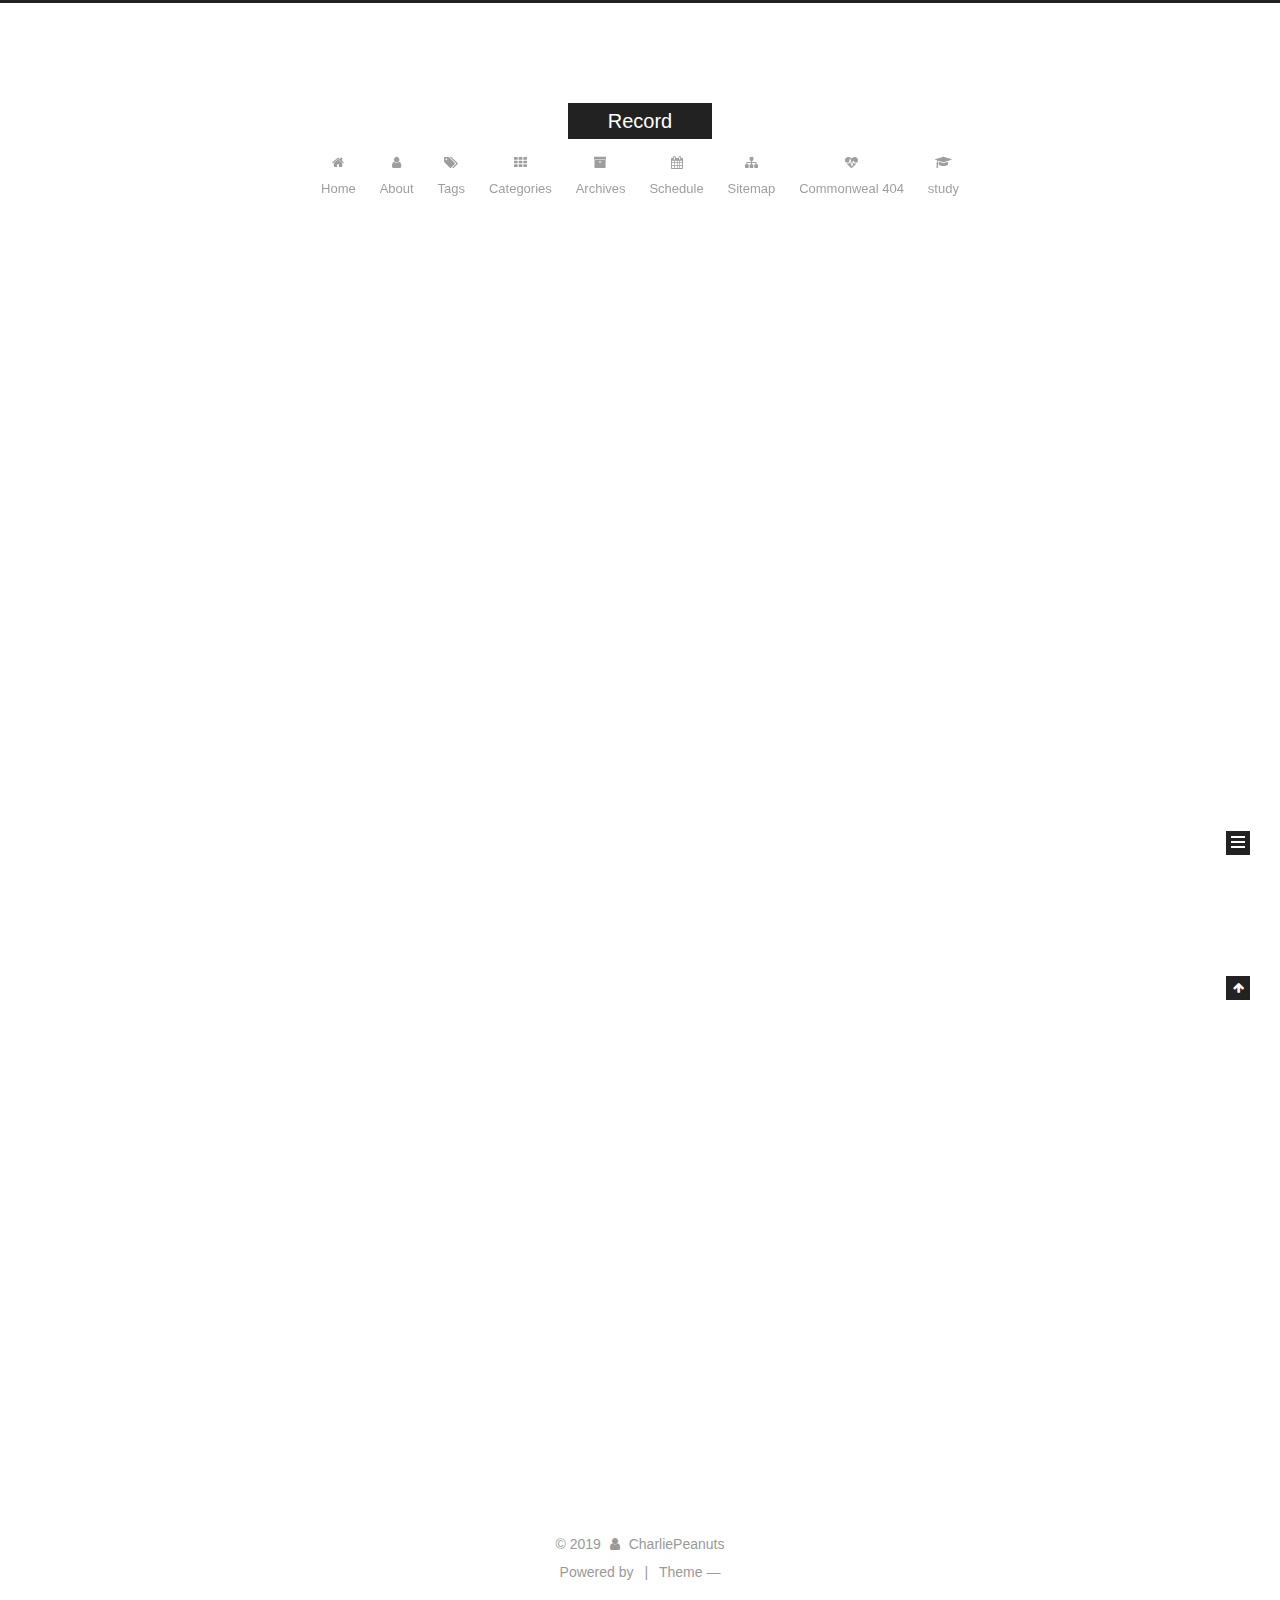
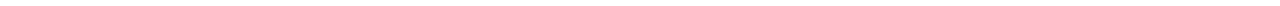
==== commit 9244f252: "Site updated: 2019-12-24 16:17:40" ====
--- a/index.html
+++ b/index.html
@@ -56,10 +56,10 @@
   <link rel="apple-touch-icon" sizes="180x180" href="/images/apple-touch-icon-next.png?v=5.1.4">
 
 
-  <link rel="icon" type="image/png" sizes="32x32" href="/images/favicon-32x32-next.png?v=5.1.4">
-
-
-  <link rel="icon" type="image/png" sizes="16x16" href="/images/favicon-16x16-next.png?v=5.1.4">
+  <link rel="icon" type="image/png" sizes="32x32" href="/images/RecordBlack32.png?v=5.1.4">
+
+
+  <link rel="icon" type="image/png" sizes="16x16" href="/images/RecordBlack16.png?v=5.1.4">
 
 
   <link rel="mask-icon" href="/images/logo.svg?v=5.1.4" color="#222">
@@ -100,7 +100,7 @@
     motion: {"enable":true,"async":false,"transition":{"post_block":"fadeIn","post_header":"slideDownIn","post_body":"slideDownIn","coll_header":"slideLeftIn","sidebar":"slideUpIn"}},
     duoshuo: {
       userId: '0',
-      author: '博主'
+      author: 'Author'
     },
     algolia: {
       applicationID: '',
@@ -181,17 +181,87 @@
             
               <i class="menu-item-icon fa fa-fw fa-home"></i> <br />
             
-            首页
+            Home
           </a>
         </li>
       
         
+        <li class="menu-item menu-item-about">
+          <a href="/about/%20" rel="section">
+            
+              <i class="menu-item-icon fa fa-fw fa-user"></i> <br />
+            
+            About
+          </a>
+        </li>
+      
+        
+        <li class="menu-item menu-item-tags">
+          <a href="/tags/%20" rel="section">
+            
+              <i class="menu-item-icon fa fa-fw fa-tags"></i> <br />
+            
+            Tags
+          </a>
+        </li>
+      
+        
+        <li class="menu-item menu-item-categories">
+          <a href="/categories/%20" rel="section">
+            
+              <i class="menu-item-icon fa fa-fw fa-th"></i> <br />
+            
+            Categories
+          </a>
+        </li>
+      
+        
         <li class="menu-item menu-item-archives">
           <a href="/archives/%20" rel="section">
             
               <i class="menu-item-icon fa fa-fw fa-archive"></i> <br />
             
-            归档
+            Archives
+          </a>
+        </li>
+      
+        
+        <li class="menu-item menu-item-schedule">
+          <a href="/schedule/%20" rel="section">
+            
+              <i class="menu-item-icon fa fa-fw fa-calendar"></i> <br />
+            
+            Schedule
+          </a>
+        </li>
+      
+        
+        <li class="menu-item menu-item-sitemap">
+          <a href="/sitemap.xml%20" rel="section">
+            
+              <i class="menu-item-icon fa fa-fw fa-sitemap"></i> <br />
+            
+            Sitemap
+          </a>
+        </li>
+      
+        
+        <li class="menu-item menu-item-commonweal">
+          <a href="/404/%20" rel="section">
+            
+              <i class="menu-item-icon fa fa-fw fa-heartbeat"></i> <br />
+            
+            Commonweal 404
+          </a>
+        </li>
+      
+        
+        <li class="menu-item menu-item-study">
+          <a href="/study/%20" rel="section">
+            
+              <i class="menu-item-icon fa fa-fw fa-graduation-cap"></i> <br />
+            
+            study
           </a>
         </li>
       
@@ -257,9 +327,9 @@
                 <i class="fa fa-calendar-o"></i>
               </span>
               
-                <span class="post-meta-item-text">发表于</span>
+                <span class="post-meta-item-text">Posted on</span>
               
-              <time title="创建于" itemprop="dateCreated datePublished" datetime="2019-12-24T14:58:38+08:00">
+              <time title="Post created" itemprop="dateCreated datePublished" datetime="2019-12-24T14:58:38+08:00">
                 2019-12-24
               </time>
             
@@ -376,9 +446,9 @@
                 <i class="fa fa-calendar-o"></i>
               </span>
               
-                <span class="post-meta-item-text">发表于</span>
+                <span class="post-meta-item-text">Posted on</span>
               
-              <time title="创建于" itemprop="dateCreated datePublished" datetime="2019-12-24T11:48:42+08:00">
+              <time title="Post created" itemprop="dateCreated datePublished" datetime="2019-12-24T11:48:42+08:00">
                 2019-12-24
               </time>
             
@@ -513,7 +583,7 @@
                 <a href="/archives/%20%7C%7C%20archive">
               
                   <span class="site-state-item-count">2</span>
-                  <span class="site-state-item-name">日志</span>
+                  <span class="site-state-item-name">posts</span>
                 </a>
               </div>
             
@@ -563,7 +633,7 @@
 </div>
 
 
-  <div class="powered-by">由 <a class="theme-link" target="_blank" href="https://hexo.io">Hexo</a> 强力驱动</div>
+  <div class="powered-by">Powered by <a class="theme-link" target="_blank" href=""></a></div>
 
 
 
@@ -571,7 +641,7 @@
 
 
 
-  <div class="theme-info">主题 &mdash; <a class="theme-link" target="_blank" href="https://github.com/iissnan/hexo-theme-next">NexT.Muse</a> v5.1.4</div>
+  <div class="theme-info">Theme &mdash; <a class="theme-link" target="_blank" href=""></a></div>
 
 
 
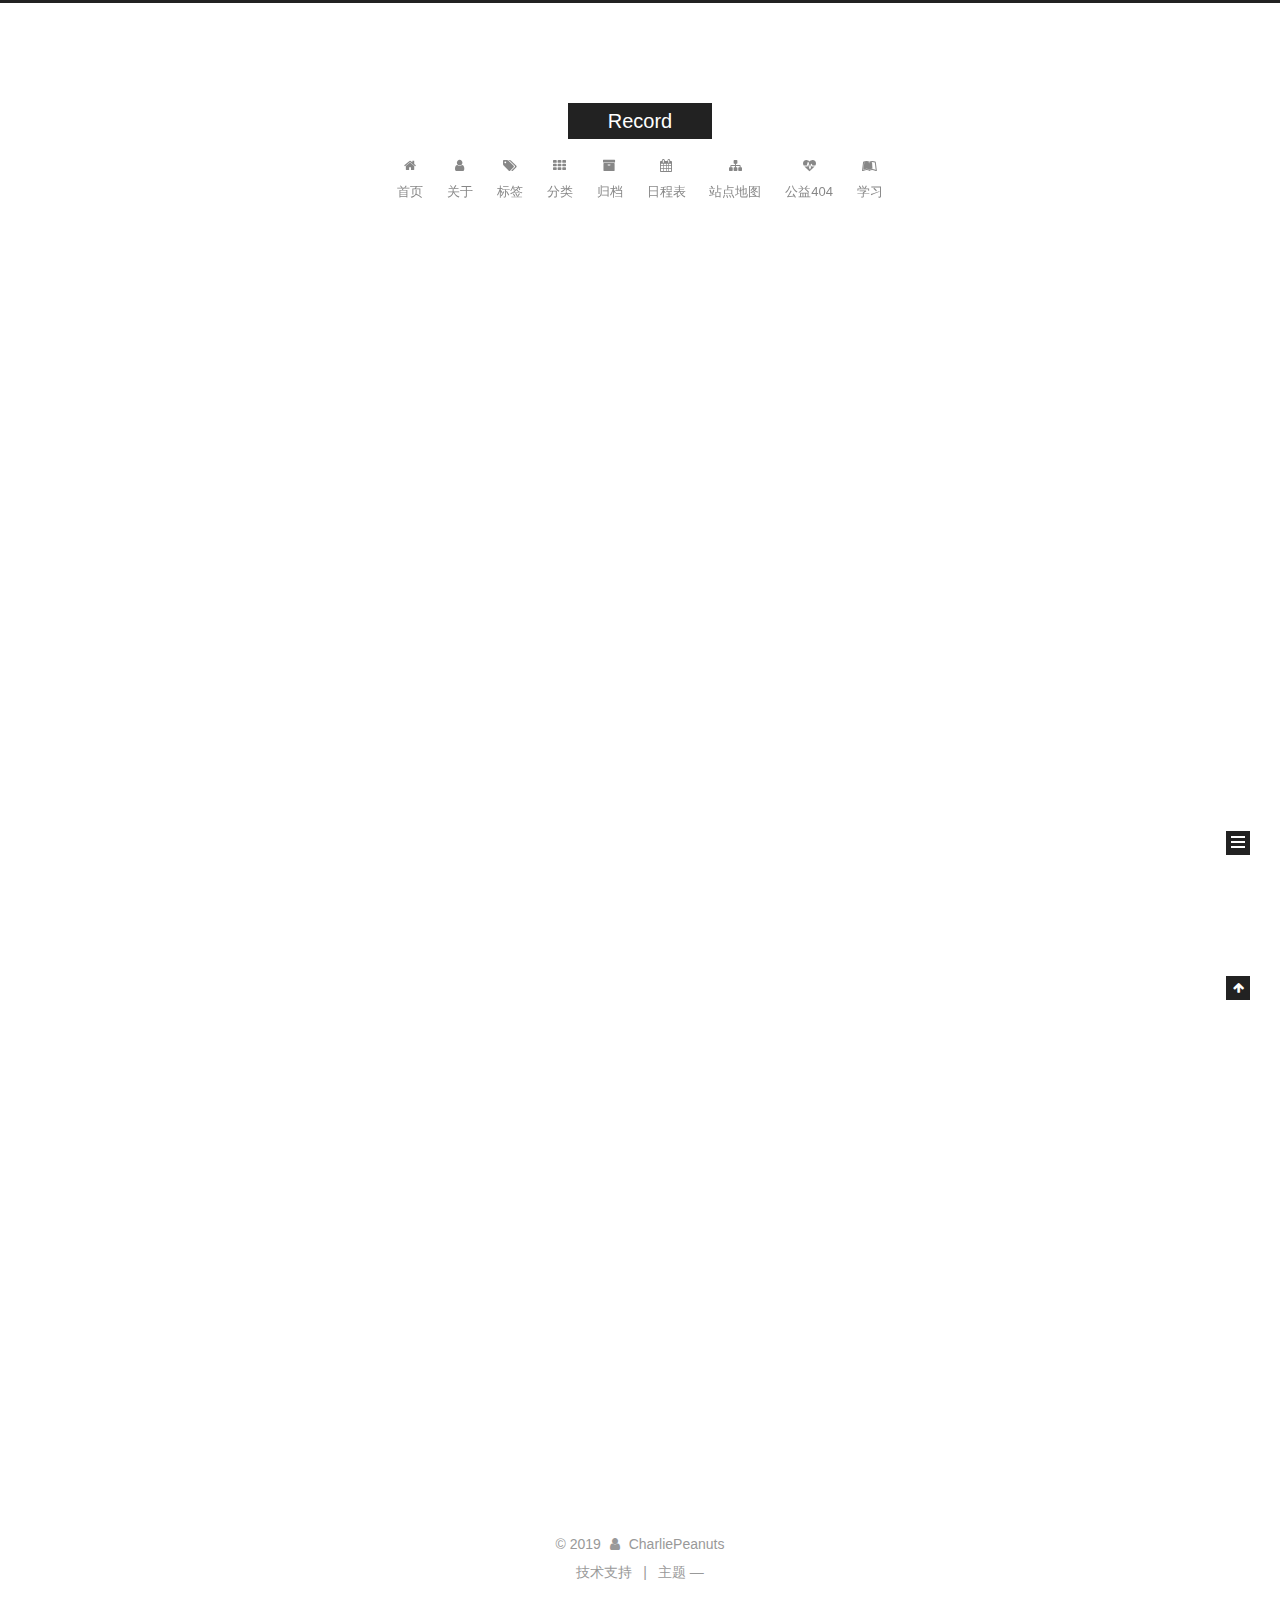
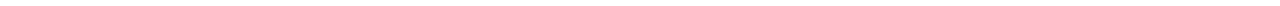
==== commit 5785c392: "Site updated: 2019-12-24 16:42:26" ====
--- a/index.html
+++ b/index.html
@@ -100,7 +100,7 @@
     motion: {"enable":true,"async":false,"transition":{"post_block":"fadeIn","post_header":"slideDownIn","post_body":"slideDownIn","coll_header":"slideLeftIn","sidebar":"slideUpIn"}},
     duoshuo: {
       userId: '0',
-      author: 'Author'
+      author: '博主'
     },
     algolia: {
       applicationID: '',
@@ -181,7 +181,7 @@
             
               <i class="menu-item-icon fa fa-fw fa-home"></i> <br />
             
-            Home
+            首页
           </a>
         </li>
       
@@ -191,7 +191,7 @@
             
               <i class="menu-item-icon fa fa-fw fa-user"></i> <br />
             
-            About
+            关于
           </a>
         </li>
       
@@ -201,7 +201,7 @@
             
               <i class="menu-item-icon fa fa-fw fa-tags"></i> <br />
             
-            Tags
+            标签
           </a>
         </li>
       
@@ -211,7 +211,7 @@
             
               <i class="menu-item-icon fa fa-fw fa-th"></i> <br />
             
-            Categories
+            分类
           </a>
         </li>
       
@@ -221,7 +221,7 @@
             
               <i class="menu-item-icon fa fa-fw fa-archive"></i> <br />
             
-            Archives
+            归档
           </a>
         </li>
       
@@ -231,7 +231,7 @@
             
               <i class="menu-item-icon fa fa-fw fa-calendar"></i> <br />
             
-            Schedule
+            日程表
           </a>
         </li>
       
@@ -241,7 +241,7 @@
             
               <i class="menu-item-icon fa fa-fw fa-sitemap"></i> <br />
             
-            Sitemap
+            站点地图
           </a>
         </li>
       
@@ -251,7 +251,7 @@
             
               <i class="menu-item-icon fa fa-fw fa-heartbeat"></i> <br />
             
-            Commonweal 404
+            公益404
           </a>
         </li>
       
@@ -259,9 +259,9 @@
         <li class="menu-item menu-item-study">
           <a href="/study/%20" rel="section">
             
-              <i class="menu-item-icon fa fa-fw fa-graduation-cap"></i> <br />
-            
-            study
+              <i class="menu-item-icon fa fa-fw fa-leanpub"></i> <br />
+            
+            学习
           </a>
         </li>
       
@@ -327,9 +327,9 @@
                 <i class="fa fa-calendar-o"></i>
               </span>
               
-                <span class="post-meta-item-text">Posted on</span>
+                <span class="post-meta-item-text">发表于</span>
               
-              <time title="Post created" itemprop="dateCreated datePublished" datetime="2019-12-24T14:58:38+08:00">
+              <time title="创建于" itemprop="dateCreated datePublished" datetime="2019-12-24T14:58:38+08:00">
                 2019-12-24
               </time>
             
@@ -446,9 +446,9 @@
                 <i class="fa fa-calendar-o"></i>
               </span>
               
-                <span class="post-meta-item-text">Posted on</span>
+                <span class="post-meta-item-text">发表于</span>
               
-              <time title="Post created" itemprop="dateCreated datePublished" datetime="2019-12-24T11:48:42+08:00">
+              <time title="创建于" itemprop="dateCreated datePublished" datetime="2019-12-24T11:48:42+08:00">
                 2019-12-24
               </time>
             
@@ -583,7 +583,7 @@
                 <a href="/archives/%20%7C%7C%20archive">
               
                   <span class="site-state-item-count">2</span>
-                  <span class="site-state-item-name">posts</span>
+                  <span class="site-state-item-name">日志</span>
                 </a>
               </div>
             
@@ -633,7 +633,7 @@
 </div>
 
 
-  <div class="powered-by">Powered by <a class="theme-link" target="_blank" href=""></a></div>
+  <div class="powered-by">技术支持</div>
 
 
 
@@ -641,7 +641,7 @@
 
 
 
-  <div class="theme-info">Theme &mdash; <a class="theme-link" target="_blank" href=""></a></div>
+  <div class="theme-info">主题 &mdash; <a class="theme-link" target="_blank" href=""></a></div>
 
 
 
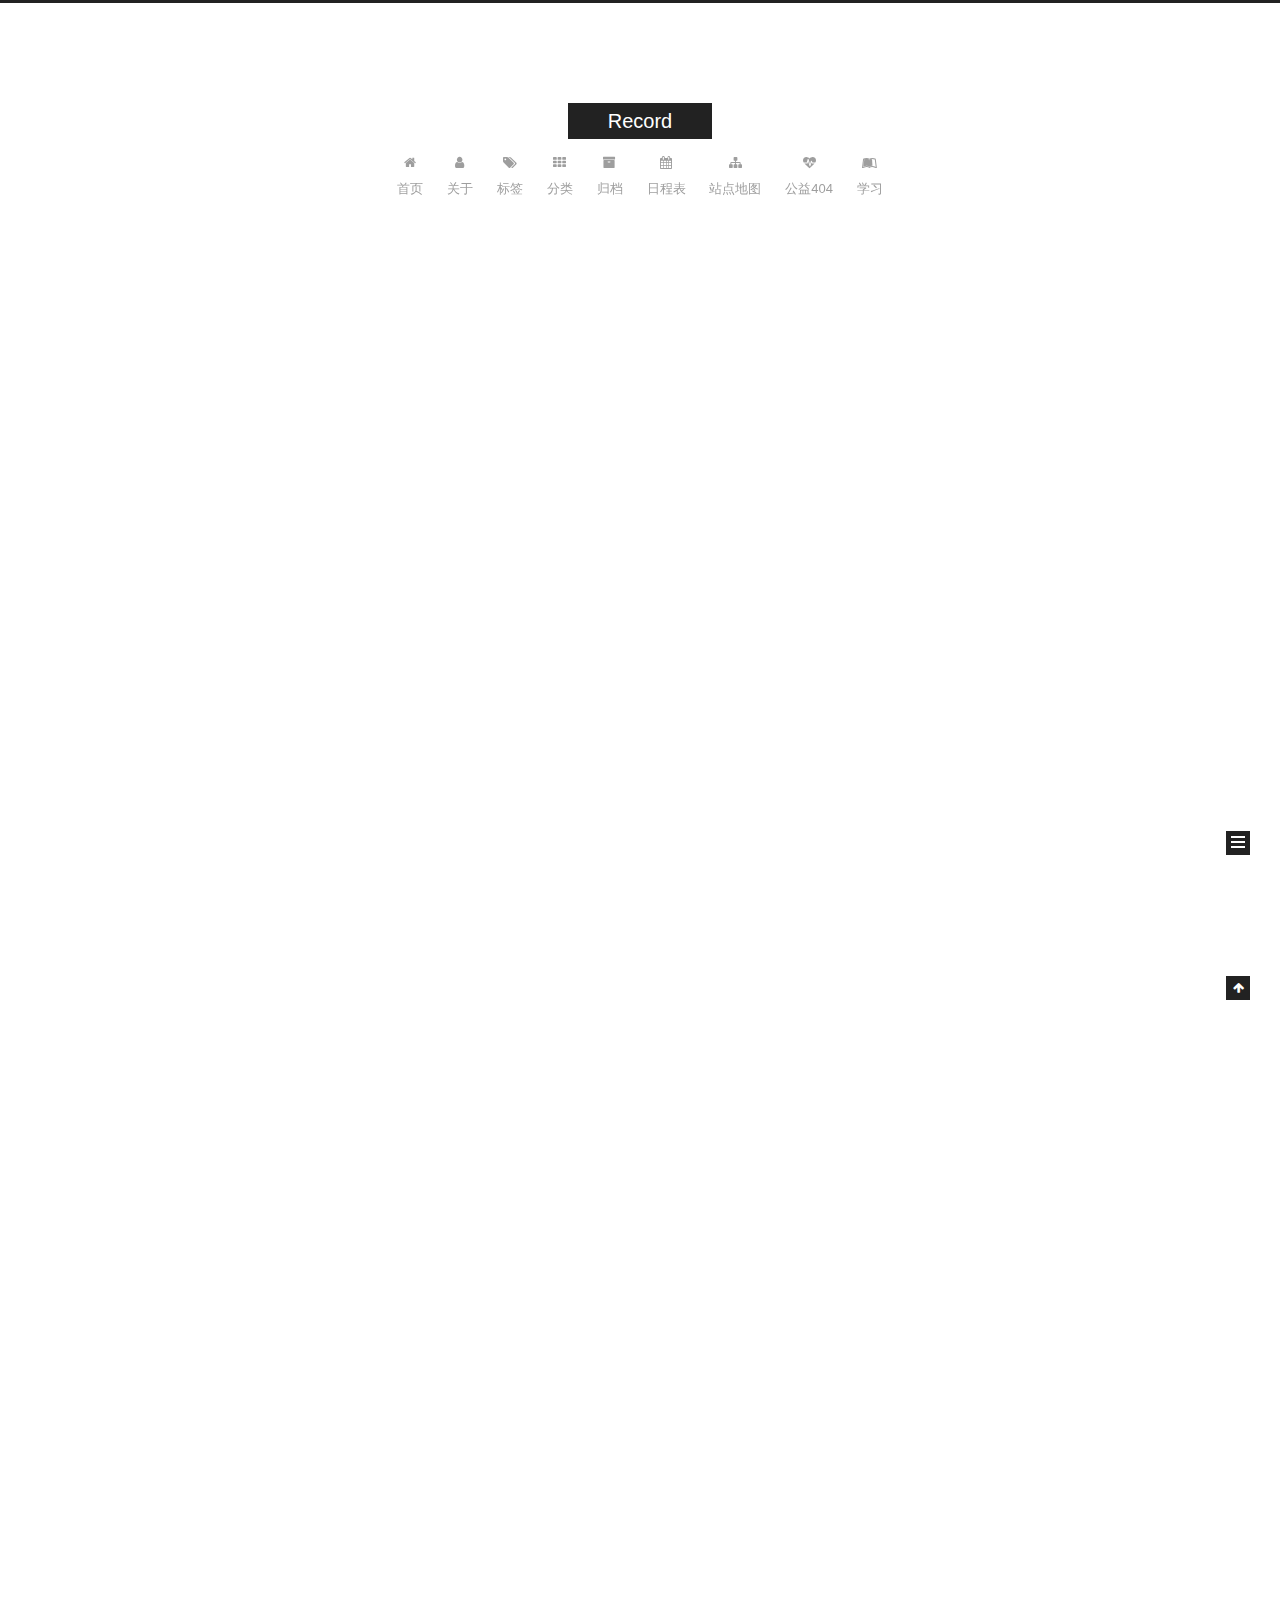
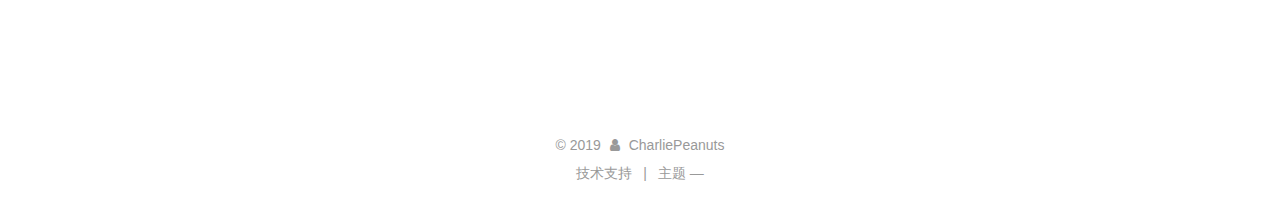
==== commit d44ede25: "Site updated: 2019-12-24 17:11:47" ====
--- a/index.html
+++ b/index.html
@@ -298,6 +298,125 @@
   
   
   <div class="post-block">
+    <link itemprop="mainEntityOfPage" href="http://yoursite.com/2019/12/24/study/">
+
+    <span hidden itemprop="author" itemscope itemtype="http://schema.org/Person">
+      <meta itemprop="name" content="CharliePeanuts">
+      <meta itemprop="description" content="">
+      <meta itemprop="image" content="/images/avatar.gif">
+    </span>
+
+    <span hidden itemprop="publisher" itemscope itemtype="http://schema.org/Organization">
+      <meta itemprop="name" content="Record">
+    </span>
+
+    
+      <header class="post-header">
+
+        
+        
+          <h1 class="post-title" itemprop="name headline">
+                
+                <a class="post-title-link" href="/2019/12/24/study/" itemprop="url">study</a></h1>
+        
+
+        <div class="post-meta">
+          <span class="post-time">
+            
+              <span class="post-meta-item-icon">
+                <i class="fa fa-calendar-o"></i>
+              </span>
+              
+                <span class="post-meta-item-text">发表于</span>
+              
+              <time title="创建于" itemprop="dateCreated datePublished" datetime="2019-12-24T17:08:01+08:00">
+                2019-12-24
+              </time>
+            
+
+            
+
+            
+          </span>
+
+          
+
+          
+            
+          
+
+          
+          
+
+          
+
+          
+
+          
+
+        </div>
+      </header>
+    
+
+    
+    
+    
+    <div class="post-body" itemprop="articleBody">
+
+      
+      
+
+      
+        
+          
+            
+          
+        
+      
+    </div>
+    
+    
+    
+
+    
+
+    
+
+    
+
+    <footer class="post-footer">
+      
+
+      
+
+      
+
+      
+      
+        <div class="post-eof"></div>
+      
+    </footer>
+  </div>
+  
+  
+  
+  </article>
+
+
+    
+      
+
+  
+
+  
+  
+  
+
+  <article class="post post-type-normal" itemscope itemtype="http://schema.org/Article">
+  
+  
+  
+  <div class="post-block">
     <link itemprop="mainEntityOfPage" href="http://yoursite.com/2019/12/24/Prepare/">
 
     <span hidden itemprop="author" itemscope itemtype="http://schema.org/Person">
@@ -582,7 +701,7 @@
               
                 <a href="/archives/%20%7C%7C%20archive">
               
-                  <span class="site-state-item-count">2</span>
+                  <span class="site-state-item-count">3</span>
                   <span class="site-state-item-name">日志</span>
                 </a>
               </div>
@@ -590,6 +709,15 @@
 
             
 
+            
+              
+              
+              <div class="site-state-item site-state-tags">
+                
+                  <span class="site-state-item-count">1</span>
+                  <span class="site-state-item-name">标签</span>
+                
+              </div>
             
 
           </nav>
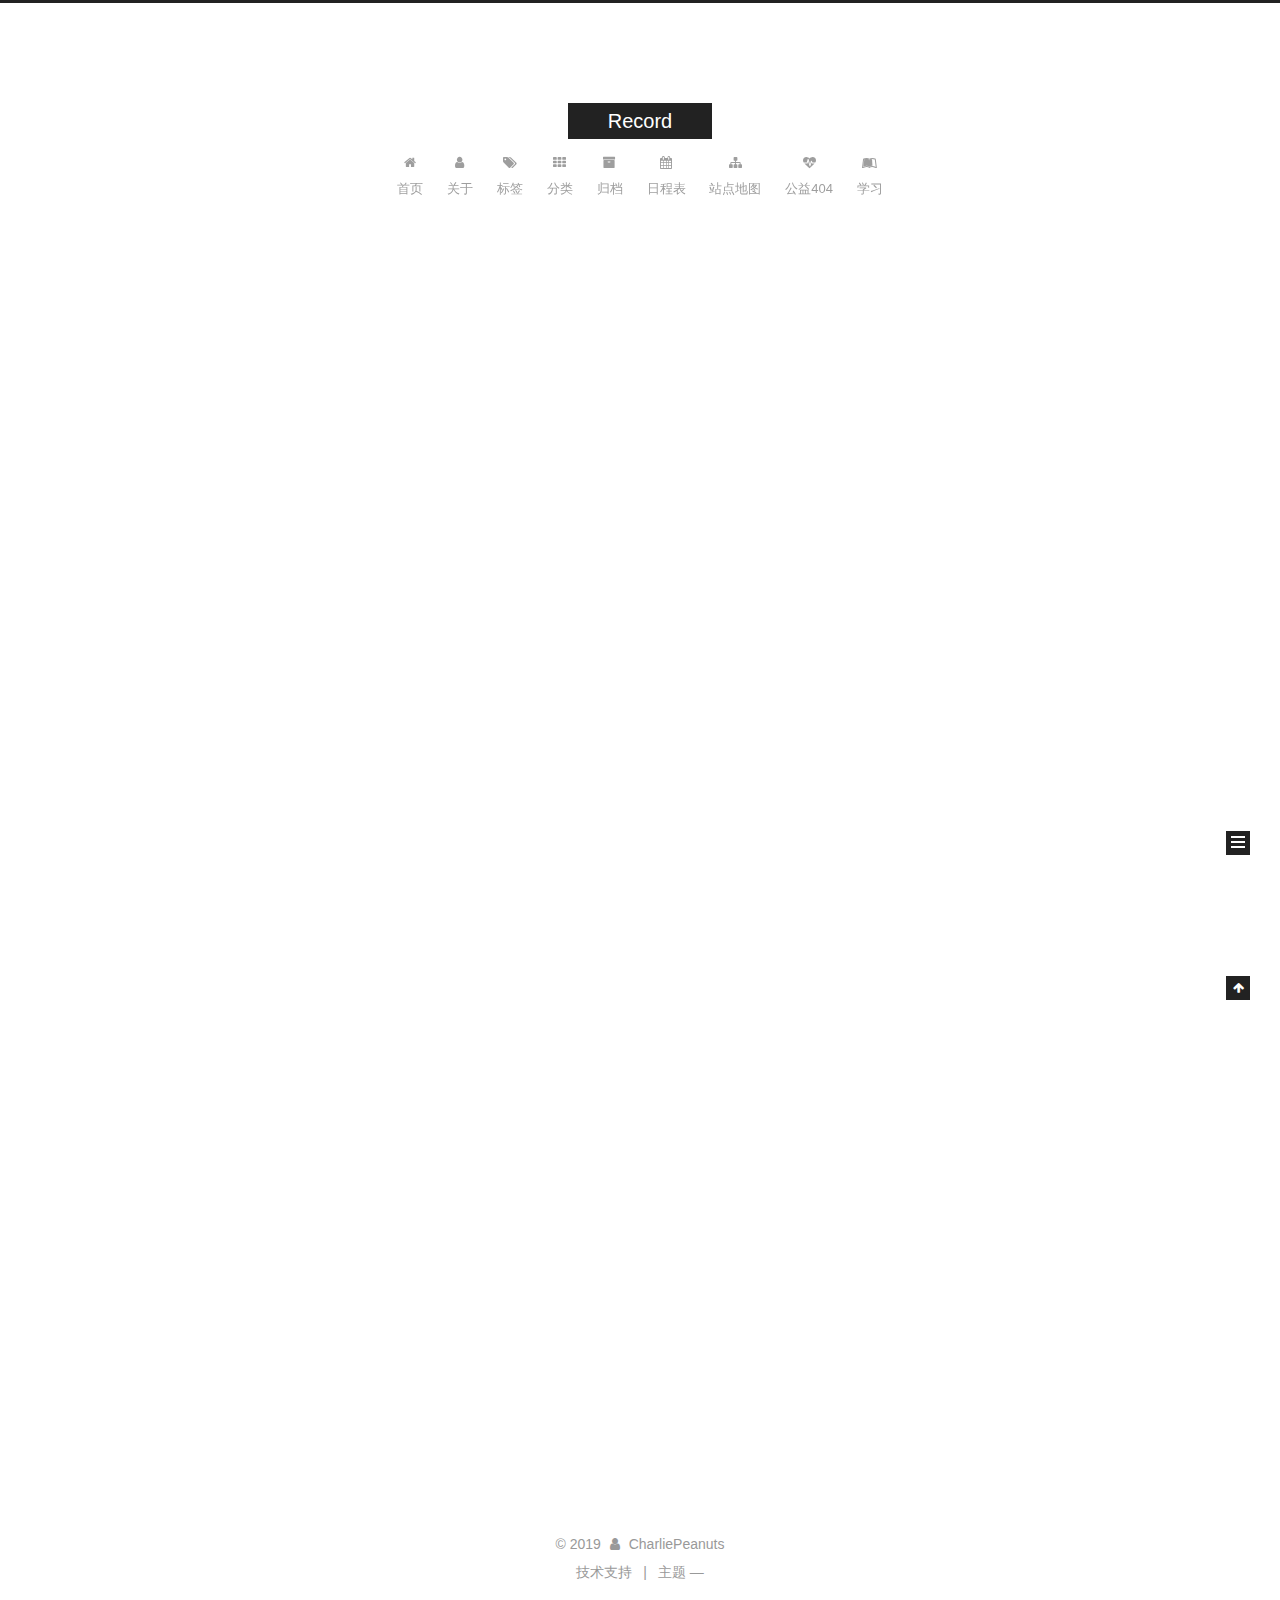
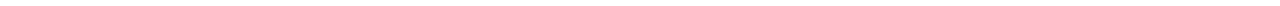
==== commit c60ee973: "Site updated: 2019-12-24 17:24:42" ====
--- a/index.html
+++ b/index.html
@@ -298,125 +298,6 @@
   
   
   <div class="post-block">
-    <link itemprop="mainEntityOfPage" href="http://yoursite.com/2019/12/24/study/">
-
-    <span hidden itemprop="author" itemscope itemtype="http://schema.org/Person">
-      <meta itemprop="name" content="CharliePeanuts">
-      <meta itemprop="description" content="">
-      <meta itemprop="image" content="/images/avatar.gif">
-    </span>
-
-    <span hidden itemprop="publisher" itemscope itemtype="http://schema.org/Organization">
-      <meta itemprop="name" content="Record">
-    </span>
-
-    
-      <header class="post-header">
-
-        
-        
-          <h1 class="post-title" itemprop="name headline">
-                
-                <a class="post-title-link" href="/2019/12/24/study/" itemprop="url">study</a></h1>
-        
-
-        <div class="post-meta">
-          <span class="post-time">
-            
-              <span class="post-meta-item-icon">
-                <i class="fa fa-calendar-o"></i>
-              </span>
-              
-                <span class="post-meta-item-text">发表于</span>
-              
-              <time title="创建于" itemprop="dateCreated datePublished" datetime="2019-12-24T17:08:01+08:00">
-                2019-12-24
-              </time>
-            
-
-            
-
-            
-          </span>
-
-          
-
-          
-            
-          
-
-          
-          
-
-          
-
-          
-
-          
-
-        </div>
-      </header>
-    
-
-    
-    
-    
-    <div class="post-body" itemprop="articleBody">
-
-      
-      
-
-      
-        
-          
-            
-          
-        
-      
-    </div>
-    
-    
-    
-
-    
-
-    
-
-    
-
-    <footer class="post-footer">
-      
-
-      
-
-      
-
-      
-      
-        <div class="post-eof"></div>
-      
-    </footer>
-  </div>
-  
-  
-  
-  </article>
-
-
-    
-      
-
-  
-
-  
-  
-  
-
-  <article class="post post-type-normal" itemscope itemtype="http://schema.org/Article">
-  
-  
-  
-  <div class="post-block">
     <link itemprop="mainEntityOfPage" href="http://yoursite.com/2019/12/24/Prepare/">
 
     <span hidden itemprop="author" itemscope itemtype="http://schema.org/Person">
@@ -701,7 +582,7 @@
               
                 <a href="/archives/%20%7C%7C%20archive">
               
-                  <span class="site-state-item-count">3</span>
+                  <span class="site-state-item-count">2</span>
                   <span class="site-state-item-name">日志</span>
                 </a>
               </div>
@@ -709,15 +590,6 @@
 
             
 
-            
-              
-              
-              <div class="site-state-item site-state-tags">
-                
-                  <span class="site-state-item-count">1</span>
-                  <span class="site-state-item-name">标签</span>
-                
-              </div>
             
 
           </nav>
